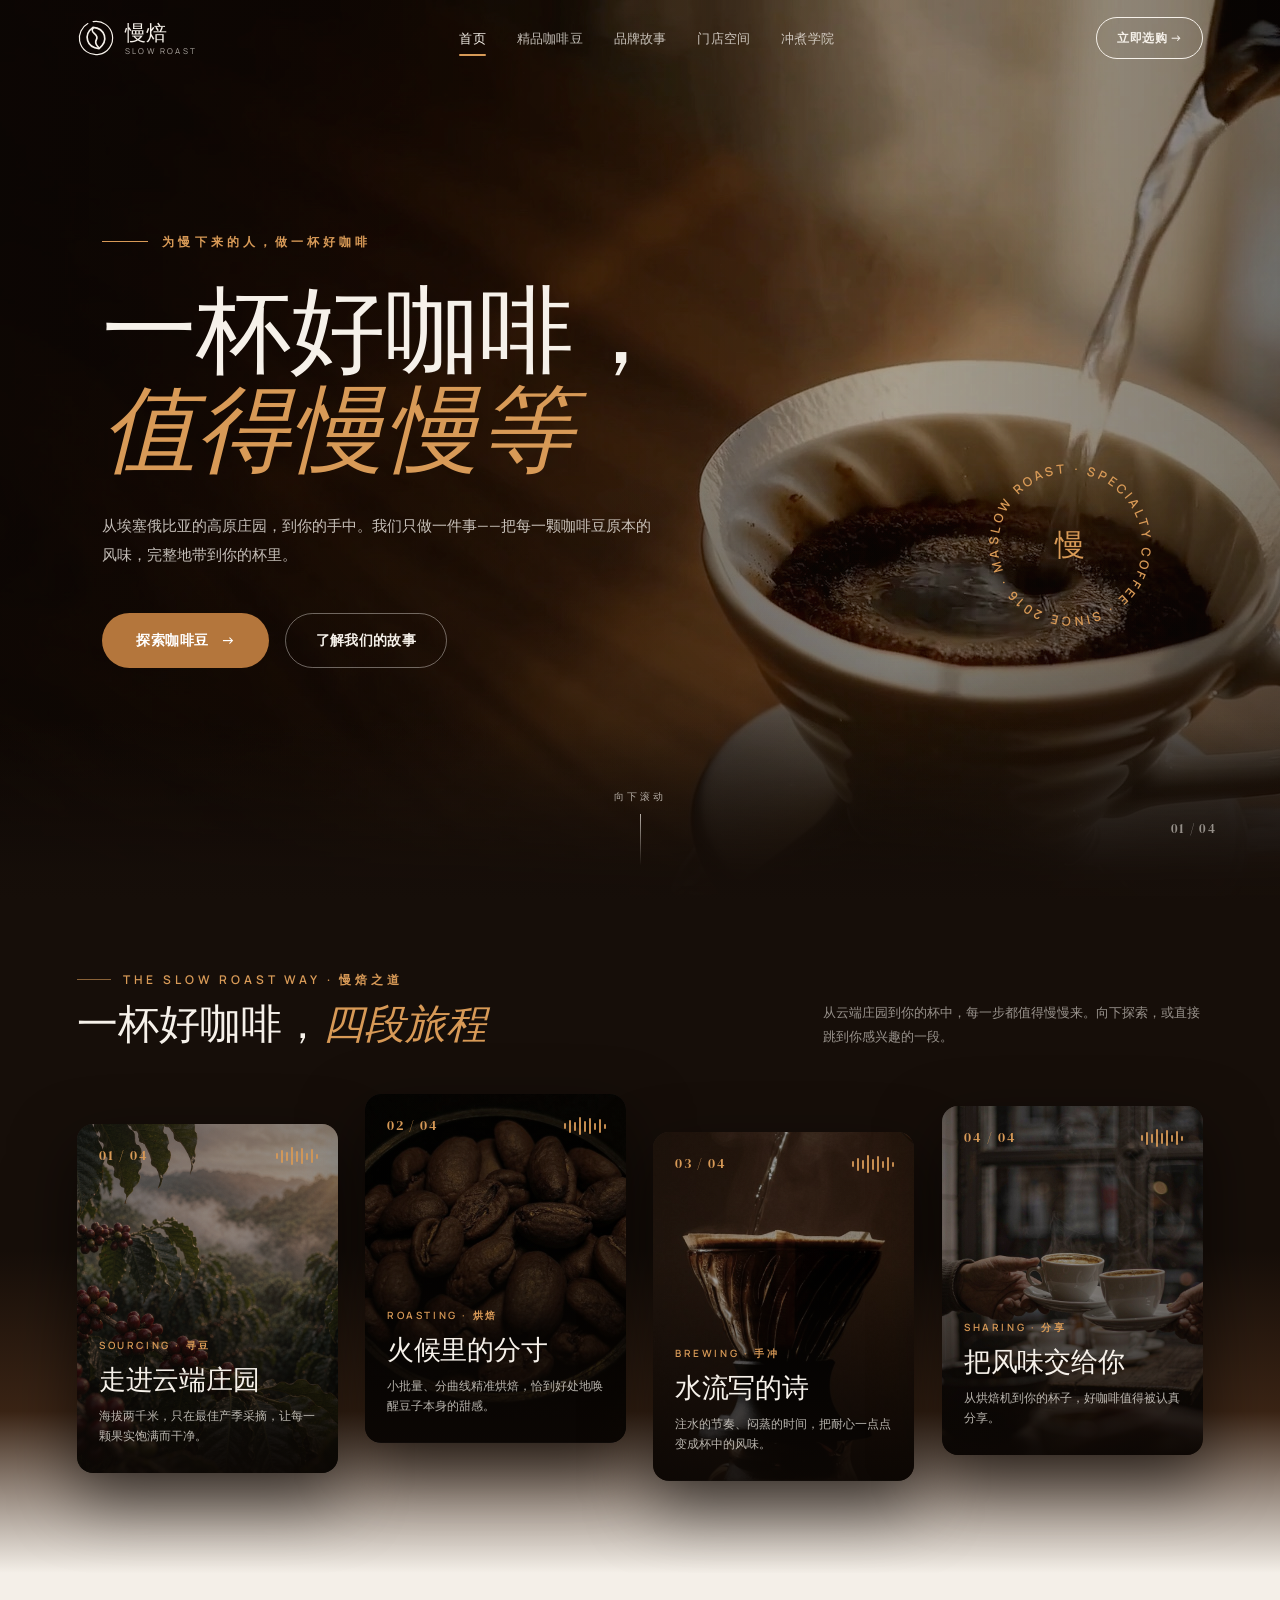
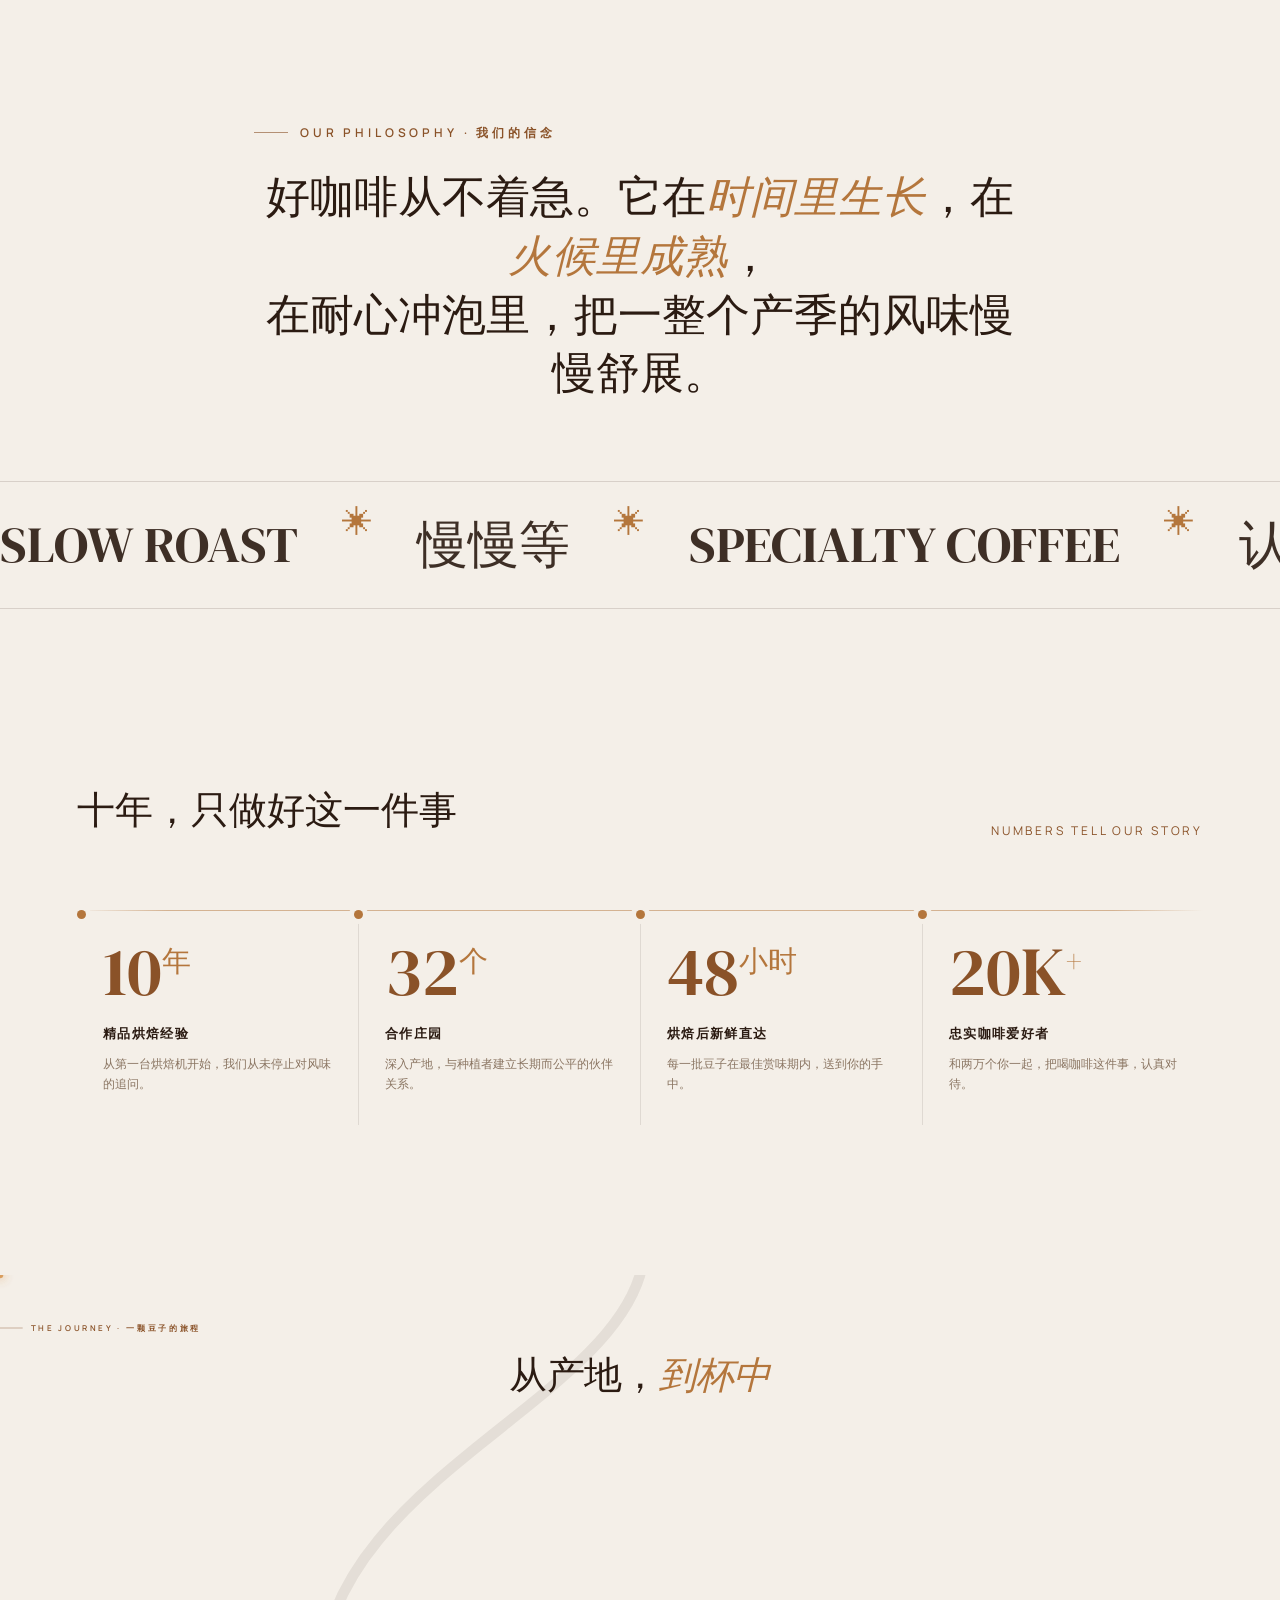
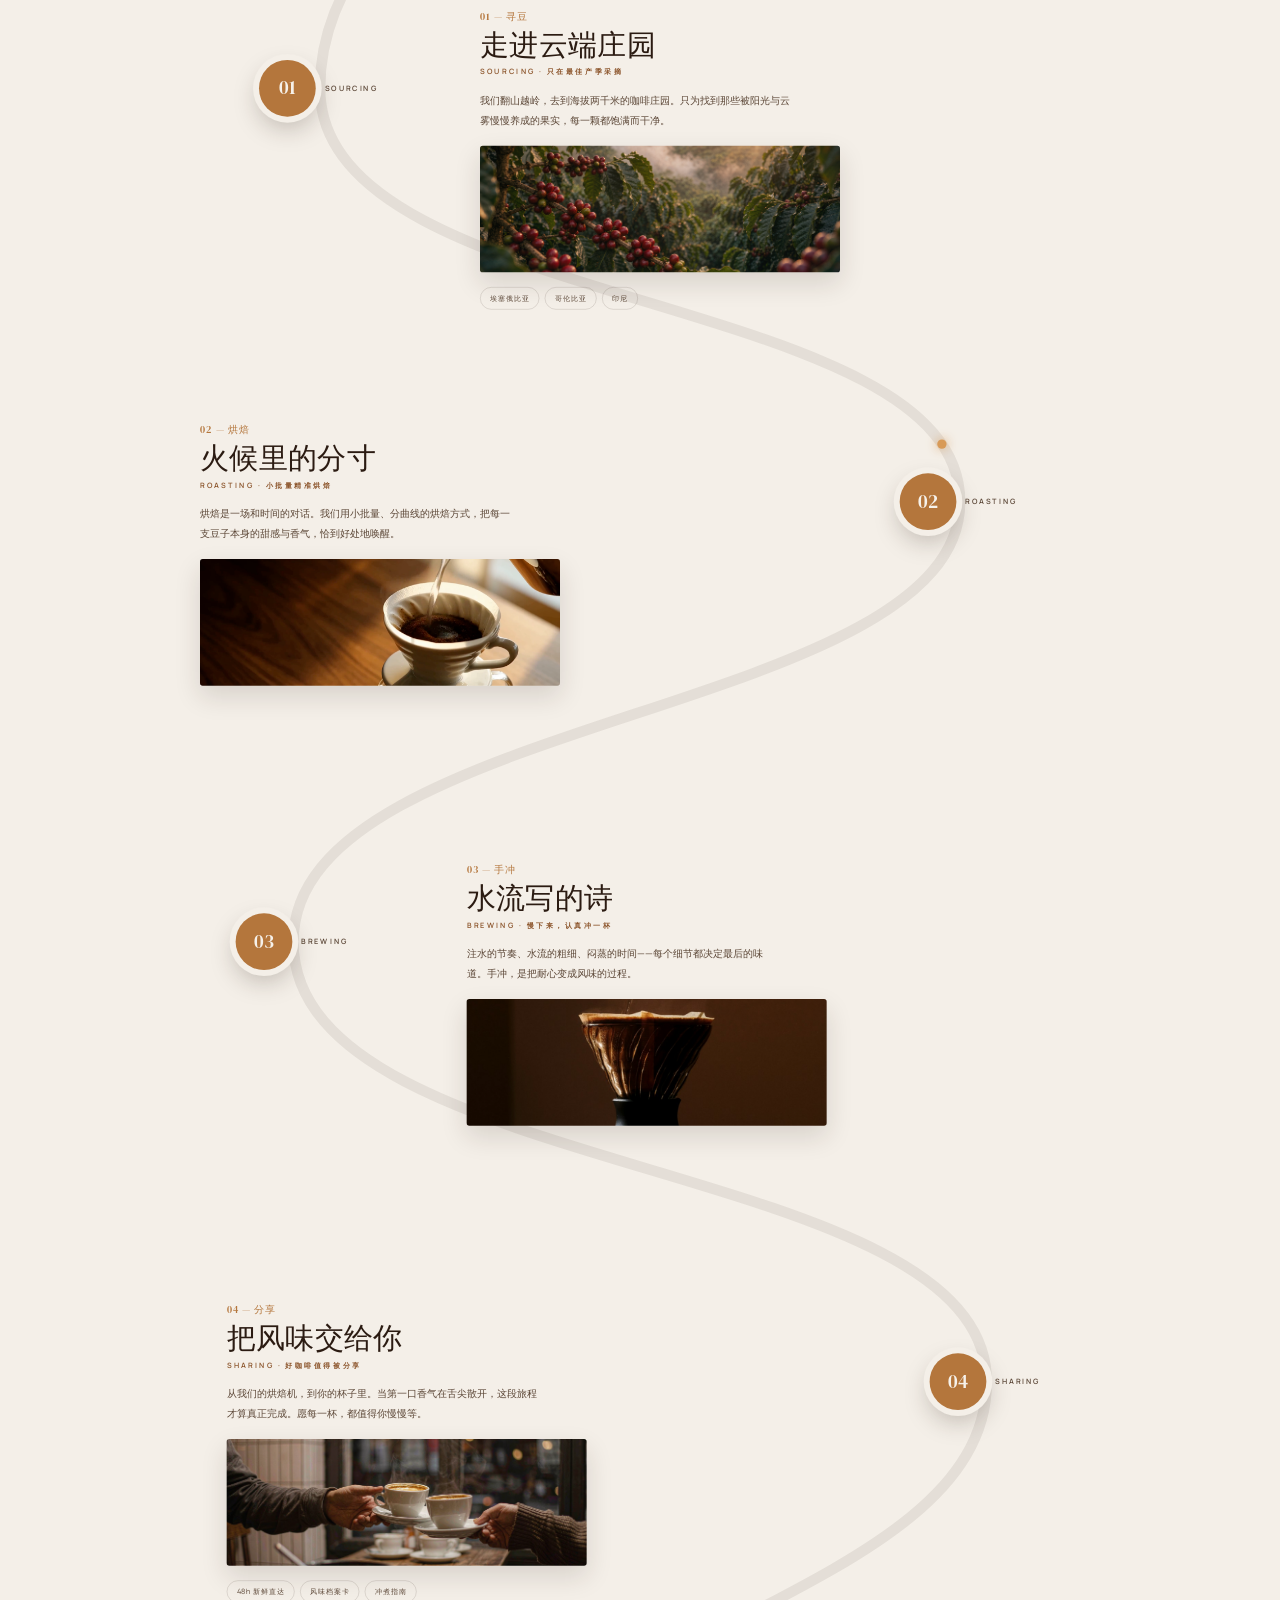
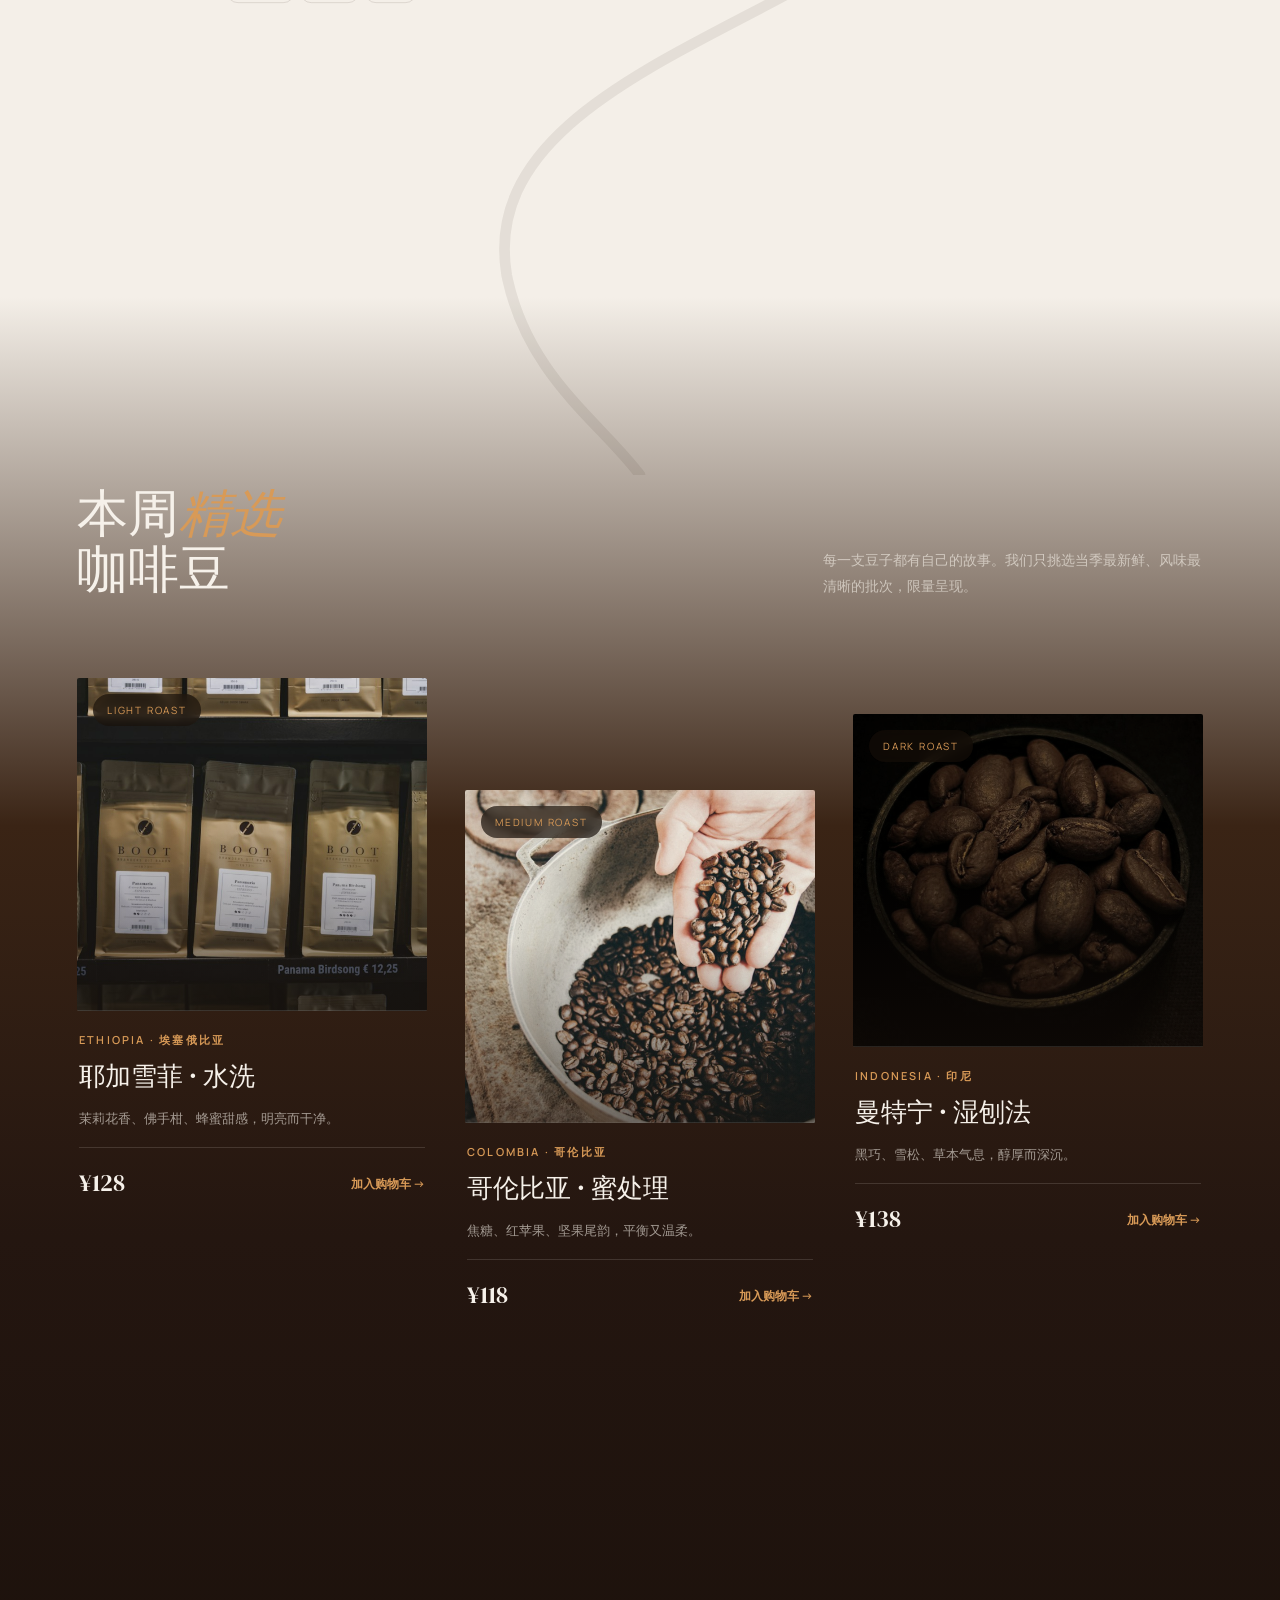
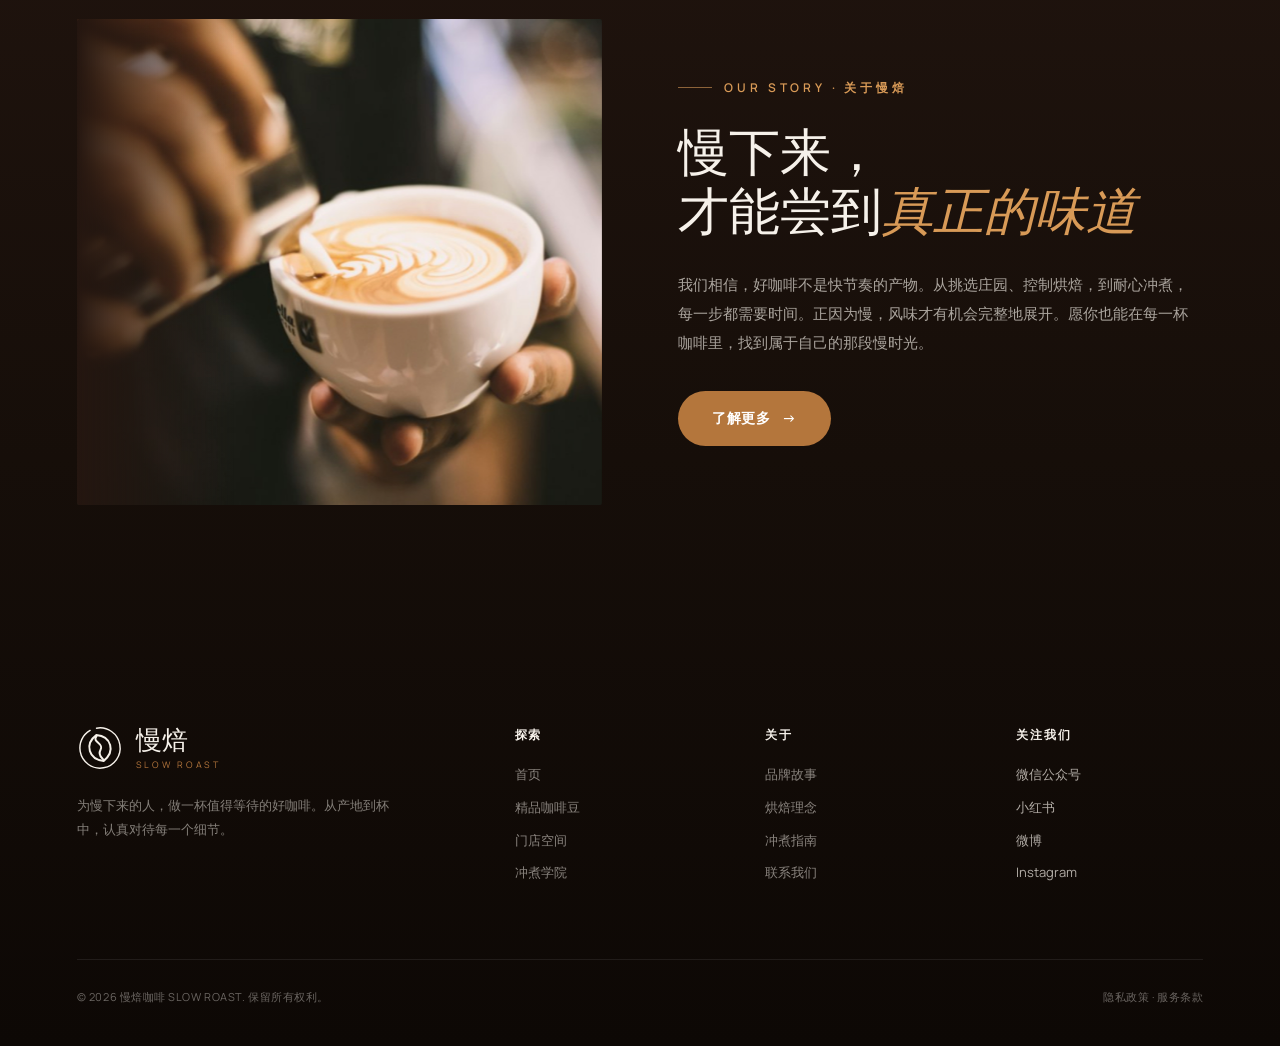
==== index.html @ d37ade22 "Deploy Slow Roast Coffee site to GitHub Pages" ====
<!DOCTYPE html>
<html lang="zh-CN">
<head>
<meta charset="UTF-8">
<meta name="viewport" content="width=device-width, initial-scale=1.0">
<title>慢焙咖啡 SLOW ROAST — 一杯好咖啡，值得慢慢等</title>
<link rel="preconnect" href="https://fonts.googleapis.com">
<link rel="preconnect" href="https://fonts.gstatic.com" crossorigin>
<link href="https://fonts.googleapis.com/css2?family=DM+Serif+Display&family=Manrope:wght@400;500;600;700&display=swap" rel="stylesheet">
<link rel="stylesheet" href="css/common.css">
<style>
:root{
  --cream:#F4EFE8;
  --paper:#FAF7F2;
  --ink:#2B1B12;
  --ink-soft:#5B4636;
  --night:#160E09;
  --night-2:#241610;
  --white:#F6F1EA;
  --brown:#B4763C;
  --brown-2:#8A5228;
  --amber:#D89A57;
  --serif:'DM Serif Display','Songti SC','STSong',Georgia,serif;
  --sans:'Manrope','PingFang SC','Microsoft YaHei',system-ui,sans-serif;
  --scale:1;
}
*{margin:0;padding:0;box-sizing:border-box}
html{scroll-behavior:smooth}
body{font-family:var(--sans);background:var(--night);color:var(--ink);overflow-x:hidden;-webkit-font-smoothing:antialiased}

/* ===== 一张连续的画布：亮场到暗场是一条不断开的长渐变，版块之间不再各自设色 ===== */
#page{
  position:relative;
  background:linear-gradient(to bottom,
    #F4EFE8 0%,
    #F4EFE8 60%,
    #3A2415 69%,
    #241610 76%,
    #160E09 90%,
    #0d0805 100%);
}
/* ============ 导航样式已统一至 css/common.css（含明暗反色、移动端菜单） ============ */

/* ============ HERO ============ */
.hero{position:relative;height:100vh;min-height:720px;overflow:hidden;background:var(--night);color:var(--white)}
.hero-video{position:absolute;inset:0;width:100%;height:120%;object-fit:cover;will-change:transform;opacity:.72}
.hero-shade{position:absolute;inset:0;background:linear-gradient(90deg,rgba(12,7,4,.86) 0%,rgba(12,7,4,.55) 38%,rgba(12,7,4,.12) 70%,rgba(12,7,4,.35) 100%),linear-gradient(0deg,rgba(12,7,4,.82) 0%,rgba(12,7,4,.25) 26%,transparent 48%)}
/* Hero 底无缝溶入连续画布的米白起点 */
.hero::after{content:"";position:absolute;left:0;right:0;bottom:-1px;height:180px;pointer-events:none;z-index:1;background:linear-gradient(to top,#160E09 0%,rgba(22,14,9,.92) 16%,rgba(22,14,9,0) 100%)}
.hero-inner{position:relative;z-index:2;height:100%;max-width:1920px;margin:0 auto;padding:0 clamp(24px,8vw,150px);display:flex;flex-direction:column;justify-content:center}
.eyebrow{font-size:12px;letter-spacing:.34em;text-transform:uppercase;font-weight:600;color:var(--amber);margin-bottom:30px;display:flex;align-items:center;gap:14px;opacity:0;animation:fadeUp .9s .2s forwards}
.eyebrow::before{content:"";width:46px;height:1px;background:var(--amber)}
.hero h1{font-family:var(--serif);font-weight:400;font-size:clamp(58px,7.4vw,132px);line-height:1.04;letter-spacing:-.01em;opacity:0;animation:fadeUp 1s .35s forwards}
.hero h1 em{font-style:italic;color:var(--amber)}
.hero-sub{max-width:560px;margin-top:34px;font-size:clamp(15px,1.15vw,18px);line-height:1.9;color:rgba(246,241,234,.78);font-weight:400;opacity:0;animation:fadeUp 1s .55s forwards}
.hero-actions{display:flex;gap:16px;align-items:center;margin-top:44px;opacity:0;animation:fadeUp 1s .7s forwards}
.btn-primary{background:var(--brown);color:#fff;border:none;border-radius:40px;padding:16px 34px;font-size:14px;font-weight:600;letter-spacing:.03em;cursor:pointer;display:inline-flex;align-items:center;gap:12px;transition:transform .3s,background .3s}
.btn-primary:hover{transform:translateY(-3px);background:#c98448}
.btn-ghost{background:transparent;color:var(--white);border:1px solid rgba(255,255,255,.4);border-radius:40px;padding:16px 30px;font-size:14px;font-weight:600;cursor:pointer;transition:background .3s}
.btn-ghost:hover{background:rgba(255,255,255,.12)}
.badge{position:absolute;right:clamp(40px,9vw,170px);top:50%;transform:translateY(-50%);width:190px;height:190px;z-index:3;opacity:0;animation:fadeUp 1.2s .9s forwards}
.badge svg{width:100%;height:100%;display:block;animation:spin 26s linear infinite}
.badge .badge-core{position:absolute;inset:0;display:grid;place-items:center;font-family:var(--serif);font-size:30px;color:var(--amber)}
.scroll-hint{position:absolute;bottom:34px;left:50%;transform:translateX(-50%);z-index:3;display:flex;flex-direction:column;align-items:center;gap:10px;font-size:10px;letter-spacing:.3em;text-transform:uppercase;opacity:.7}
.scroll-hint .line{width:1px;height:52px;background:linear-gradient(var(--white),transparent);animation:scrollLine 2s ease-in-out infinite}
.hero-num{position:absolute;right:clamp(24px,5vw,90px);bottom:60px;z-index:2;font-family:var(--serif);font-size:13px;letter-spacing:.1em;opacity:.55}

/* ============ BANNER 底部：横向错落卡片介绍（参考 Lumen 播客落地页）============ */
.showcase{position:relative;z-index:3;padding:70px clamp(24px,6vw,120px) 130px;background:linear-gradient(to bottom,#160E09 0%,#160E09 52%,#3A2415 76%,var(--cream) 100%);color:var(--white);overflow:hidden}
.showcase-head{max-width:1560px;margin:0 auto 46px;display:flex;justify-content:space-between;align-items:end;gap:30px}
.showcase-head .kicker{font-size:12px;letter-spacing:.32em;text-transform:uppercase;color:var(--amber);font-weight:600}
.showcase-head h2{font-family:var(--serif);font-size:clamp(30px,3.2vw,52px);font-weight:400;margin-top:12px;line-height:1.15}
.showcase-head h2 em{font-style:italic;color:var(--amber)}
.showcase-head p{max-width:380px;font-size:13px;line-height:1.85;color:rgba(246,241,234,.58)}
.showcase-track{max-width:1560px;margin:0 auto;display:flex;gap:clamp(16px,2.1vw,32px);align-items:flex-start;perspective:1400px}
.showcase-card{position:relative;flex:1 1 0;min-width:0;aspect-ratio:3/4;border-radius:16px;overflow:hidden;transform-style:preserve-3d;transform:translateY(var(--ty,0px));box-shadow:0 26px 64px rgba(0,0,0,.55),inset 0 0 0 1px rgba(255,255,255,.08);opacity:0;animation:cardIn .95s cubic-bezier(.16,.84,.3,1) forwards;transition:transform .5s cubic-bezier(.2,.7,.2,1),box-shadow .5s}
.showcase-card:nth-child(1){--ty:30px;animation-delay:.12s}
.showcase-card:nth-child(2){--ty:0px;animation-delay:.26s}
.showcase-card:nth-child(3){--ty:38px;animation-delay:.4s}
.showcase-card:nth-child(4){--ty:12px;animation-delay:.54s}
.showcase-card:hover{transform:translateY(calc(var(--ty,0px) - 16px)) scale(1.035) rotateX(2deg);box-shadow:0 38px 88px rgba(0,0,0,.68),inset 0 0 0 1px rgba(216,154,87,.4);z-index:5}
.showcase-card img{position:absolute;inset:0;width:100%;height:100%;object-fit:cover;filter:saturate(.72) brightness(.7);transition:transform .75s,filter .5s}
.showcase-card:hover img{transform:scale(1.09);filter:saturate(.95) brightness(.86)}
.showcase-card::after{content:"";position:absolute;inset:0;background:linear-gradient(to bottom,rgba(12,7,4,.18) 0%,rgba(12,7,4,.05) 38%,rgba(12,7,4,.92) 100%)}
.sc-no{position:absolute;top:20px;left:22px;z-index:2;font-family:var(--serif);font-size:14px;letter-spacing:.12em;color:var(--amber)}
.sc-wave{position:absolute;top:22px;right:20px;z-index:2;display:flex;gap:3px;align-items:center;height:20px;opacity:.9}
.sc-wave i{display:block;width:2px;background:var(--amber);border-radius:2px}
.sc-wave i:nth-child(1){height:6px}.sc-wave i:nth-child(2){height:13px}.sc-wave i:nth-child(3){height:9px}.sc-wave i:nth-child(4){height:18px}.sc-wave i:nth-child(5){height:11px}.sc-wave i:nth-child(6){height:16px}.sc-wave i:nth-child(7){height:7px}.sc-wave i:nth-child(8){height:14px}.sc-wave i:nth-child(9){height:5px}
.sc-body{position:absolute;left:22px;right:22px;bottom:26px;z-index:2}
.sc-body .en{font-size:10px;letter-spacing:.26em;text-transform:uppercase;color:var(--amber);font-weight:600;margin-bottom:12px}
.sc-body h3{font-family:var(--serif);font-size:clamp(23px,2.1vw,34px);font-weight:400;line-height:1.12;letter-spacing:-.01em;margin-bottom:11px}
.sc-body p{font-size:12px;line-height:1.7;color:rgba(246,241,234,.74)}
@keyframes cardIn{from{opacity:0;transform:translate(70px,calc(var(--ty,0px) + 28px)) rotate(4deg)}to{opacity:1;transform:translate(0,var(--ty,0px)) rotate(0)}}
@media(max-width:900px){
  .showcase{padding:44px 24px 64px}
  .showcase-head{flex-direction:column;align-items:flex-start;gap:14px;margin-bottom:24px}
  .showcase-head h2{font-size:clamp(28px,7vw,40px);margin-top:10px}
  .showcase-head p{max-width:100%;font-size:12px}
  .showcase-track{overflow-x:auto;scroll-snap-type:x mandatory;gap:12px;padding:6px 4px 18px;-webkit-overflow-scrolling:touch;scrollbar-width:none}
  .showcase-track::-webkit-scrollbar{display:none}
  .showcase-card{flex:0 0 66vw;max-width:290px;scroll-snap-align:center}
}

/* ===== 所有版块都浮在同一张画布上，透明背景，让连续渐变与脊线透出来 ===== */
.manifesto,.stats,.story,.products,.storyband,.footer{background:transparent;position:relative;z-index:1}

/* ============ 宣言（亮场）============ */
.manifesto{padding:150px 0 130px;overflow:hidden}
.manifesto .lead{max-width:820px;margin:0 auto;text-align:center;padding:0 24px}
.manifesto .kicker{font-size:12px;letter-spacing:.32em;text-transform:uppercase;color:var(--brown-2);font-weight:600;margin-bottom:26px}
.manifesto .statement{font-family:var(--serif);font-size:clamp(28px,3.4vw,54px);line-height:1.35;font-weight:400}
.manifesto .statement em{font-style:italic;color:var(--brown)}
.marquee{margin-top:78px;white-space:nowrap;overflow:hidden;border-top:1px solid rgba(43,27,18,.14);border-bottom:1px solid rgba(43,27,18,.14);padding:22px 0}
.marquee-track{display:inline-flex;gap:44px;animation:marquee 26s linear infinite;font-family:var(--serif);font-size:clamp(30px,4vw,64px);color:var(--ink)}
.marquee-track span{opacity:.9}
.marquee-track i{font-style:normal;color:var(--brown);font-size:.6em;transform:translateY(-.2em)}

/* ============ 数据段（去盒子：裸数字刻在画布上，用一条基线串联）============ */
.stats{padding:40px clamp(24px,6vw,120px) 150px;overflow:hidden}
.stats-label{max-width:1560px;margin:0 auto 70px;display:flex;justify-content:space-between;align-items:end}
.stats-label h2{font-family:var(--serif);font-size:clamp(30px,3vw,48px);font-weight:400}
.stats-label span{font-size:12px;letter-spacing:.24em;text-transform:uppercase;color:var(--brown-2)}
.stats-grid{max-width:1560px;margin:0 auto;display:grid;grid-template-columns:repeat(4,1fr);position:relative}
/* 一条水平基线贯穿四个节点，与叙事曲线呼应：同一根"线索"的语言 */
.stats-grid::before{content:"";position:absolute;left:0;right:0;top:0;height:1px;background:linear-gradient(90deg,transparent,var(--brown) 8%,var(--brown) 92%,transparent);opacity:.5}
.stat{position:relative;padding:26px 26px 30px;will-change:transform;border-left:1px solid rgba(43,27,18,.1)}
.stat:first-child{border-left:none}
.stat .num{font-family:var(--serif);font-size:clamp(56px,5.4vw,96px);line-height:1;color:var(--brown-2)}
.stat .num sup{font-size:.42em;color:var(--brown)}
.stat .label{margin-top:18px;font-size:13px;letter-spacing:.1em;color:var(--ink);font-weight:600}
.stat .desc{margin-top:10px;font-size:12px;line-height:1.7;color:#8a7562;max-width:230px}
/* 挂在线上的小节点 */
.stat::before{content:"";position:absolute;left:-5px;top:0;width:9px;height:9px;border-radius:50%;background:var(--brown);box-shadow:0 0 0 5px var(--cream)}
.stat:first-child::before{left:0}

/* ============ 曲线叙事（粗曲线 = 脊线在故事段展开）============ */
.story{height:calc(3600px * var(--scale));overflow:hidden}
.story-canvas{position:absolute;top:0;left:50%;width:1920px;height:3600px;transform:translateX(-50%) scale(var(--scale));transform-origin:top center}
.story-svg{position:absolute;inset:0;width:1920px;height:3600px;pointer-events:none}
#curve{fill:none;stroke:var(--brown);stroke-width:16;stroke-linecap:round}
.story-track{fill:none;stroke:rgba(43,27,18,.08);stroke-width:16;stroke-linecap:round}
.flow-dot{fill:var(--amber);filter:drop-shadow(0 0 8px rgba(216,154,87,.9))}
.node{position:absolute;transform:translate(-50%,-50%);z-index:4;display:flex;align-items:center;gap:18px;opacity:.4;transition:opacity .6s,transform .6s}
.node.active{opacity:1}
.node-dot{width:76px;height:76px;border-radius:50%;background:var(--night);color:var(--white);display:grid;place-items:center;font-family:var(--serif);font-size:26px;box-shadow:0 0 0 8px var(--cream),0 14px 34px rgba(43,27,18,.28);transition:transform .5s,background .5s}
.node.active .node-dot{transform:scale(1.12);background:var(--brown)}
.node-cap{font-size:11px;letter-spacing:.26em;text-transform:uppercase;color:var(--ink-soft);font-weight:600;white-space:nowrap}
.chapter{position:absolute;z-index:5;width:540px;opacity:0;transform:translateY(40px);transition:opacity .8s,transform .8s}
.chapter.show{opacity:1;transform:translateY(0)}
.chapter .idx{font-family:var(--serif);font-size:15px;color:var(--brown);letter-spacing:.1em}
.chapter h3{font-family:var(--serif);font-size:clamp(40px,3.4vw,62px);font-weight:400;line-height:1.1;margin:8px 0 6px}
.chapter .en{font-size:11px;letter-spacing:.3em;text-transform:uppercase;color:var(--brown-2);font-weight:600;margin-bottom:20px}
.chapter p{font-size:15px;line-height:1.95;color:var(--ink-soft);max-width:470px}
.chapter .chip{display:inline-flex;gap:8px;flex-wrap:wrap;margin-top:22px}
.chapter .chip span{font-size:11px;letter-spacing:.08em;padding:7px 14px;border:1px solid rgba(43,27,18,.18);border-radius:30px;color:var(--ink-soft)}
.chapter figure{margin-top:24px;width:100%;height:190px;border-radius:4px;overflow:hidden;box-shadow:0 16px 40px rgba(43,27,18,.14)}
.chapter figure img{width:100%;height:100%;object-fit:cover;display:block;transition:transform .8s}
.chapter.show figure img{transform:scale(1.03)}
.story-heading{position:absolute;top:70px;left:0;width:100%;text-align:center;z-index:5}
.story-heading .kicker{font-size:12px;letter-spacing:.34em;text-transform:uppercase;color:var(--brown-2);font-weight:600}
.story-heading h2{font-family:var(--serif);font-size:clamp(40px,4.4vw,80px);font-weight:400;margin-top:16px}
.story-heading h2 em{font-style:italic;color:var(--brown)}

/* ============ 产品（去盒子：图片出血 + 标题叠压 + 错落上探咬合上一版块）============ */
.products{padding:70px clamp(24px,6vw,120px) 190px;color:var(--white);margin-top:-60px}
.products-head{max-width:1560px;margin:0 auto 90px;display:flex;justify-content:space-between;align-items:end}
.products-head h2{font-family:var(--serif);font-size:clamp(38px,4vw,68px);font-weight:400;line-height:1.1}
.products-head h2 em{font-style:italic;color:var(--amber)}
.products-head p{max-width:380px;font-size:14px;line-height:1.8;color:rgba(246,241,234,.6)}
.cards{max-width:1560px;margin:0 auto;display:grid;grid-template-columns:repeat(3,1fr);gap:clamp(20px,3vw,46px);position:relative}
.product{will-change:transform;transition:transform .5s;position:relative}
.product:nth-child(1){margin-top:0}
.product:nth-child(2){margin-top:86px}
.product:nth-child(3){margin-top:30px}
.product .img{height:clamp(300px,26vw,440px);overflow:hidden;position:relative;border-radius:2px}
.product .img img{width:100%;height:100%;object-fit:cover;transition:transform .8s;filter:saturate(.9) contrast(1.04)}
.product:nth-child(2) .img img{filter:saturate(.78) brightness(.9) sepia(.12)}
.product:nth-child(3) .img img{filter:saturate(.7) brightness(.82) sepia(.2)}
.product:hover .img img{transform:scale(1.06)}
.product .img::after{content:"";position:absolute;inset:0;background:linear-gradient(to top,rgba(22,14,9,.55),transparent 55%)}
.product .img .tag{position:absolute;top:16px;left:16px;z-index:2;background:rgba(22,14,9,.66);backdrop-filter:blur(6px);font-size:10px;letter-spacing:.18em;text-transform:uppercase;padding:8px 14px;border-radius:30px;color:var(--amber)}
.product .body{padding:20px 2px 0}
.product .body .origin{font-size:11px;letter-spacing:.2em;text-transform:uppercase;color:var(--amber);font-weight:600}
.product .body h4{font-family:var(--serif);font-size:clamp(24px,2vw,32px);font-weight:400;margin:8px 0 10px;color:var(--white)}
.product .body .flavor{font-size:13px;line-height:1.7;color:rgba(246,241,234,.6)}
.product .body .row{display:flex;justify-content:space-between;align-items:center;margin-top:18px;padding-top:16px;border-top:1px solid rgba(246,241,234,.14)}
.product .body .price{font-family:var(--serif);font-size:24px;color:var(--white)}
.product .body .buy{font-size:12px;font-weight:600;color:var(--amber);cursor:pointer}

/* ============ 品牌故事（暗场，图片出血咬合产品区）============ */
.storyband{padding:130px clamp(24px,6vw,120px);display:grid;grid-template-columns:1fr 1fr;gap:clamp(40px,6vw,110px);align-items:center;max-width:1920px;margin:0 auto}
.storyband .figure{height:clamp(420px,38vw,600px);overflow:hidden;position:relative;border-radius:2px}
.storyband .figure::after{content:"";position:absolute;inset:0;background:linear-gradient(90deg,var(--night-2),transparent 30%)}
.storyband .figure img{width:100%;height:115%;object-fit:cover;will-change:transform}
.storyband .quote .kicker{font-size:12px;letter-spacing:.32em;text-transform:uppercase;color:var(--amber);font-weight:600;margin-bottom:26px}
.storyband .quote h2{font-family:var(--serif);font-size:clamp(40px,4vw,72px);font-weight:400;line-height:1.16;color:var(--white)}
.storyband .quote h2 em{font-style:italic;color:var(--amber)}
.storyband .quote p{margin-top:28px;font-size:15px;line-height:1.95;color:rgba(246,241,234,.66);max-width:520px}

/* ============ 页脚 ============ */
.footer{padding:90px clamp(24px,6vw,120px) 40px;color:rgba(246,241,234,.7)}
.footer-grid{max-width:1560px;margin:0 auto;display:grid;grid-template-columns:2fr 1fr 1fr 1fr;gap:50px;padding-bottom:60px}
.footer h5{color:var(--white);font-size:12px;letter-spacing:.16em;text-transform:uppercase;margin-bottom:20px}
.footer ul{list-style:none}
.footer li{margin-bottom:12px;font-size:13px;cursor:pointer;transition:color .25s}
.footer li:hover{color:var(--amber)}
.footer-bottom{max-width:1560px;margin:0 auto;padding-top:28px;border-top:1px solid rgba(255,255,255,.08);display:flex;justify-content:space-between;font-size:11px;letter-spacing:.05em;color:rgba(246,241,234,.4)}

@keyframes fadeUp{from{opacity:0;transform:translateY(28px)}to{opacity:1;transform:translateY(0)}}
@keyframes spin{to{transform:rotate(360deg)}}
@keyframes marquee{from{transform:translateX(0)}to{transform:translateX(-50%)}}
@keyframes scrollLine{0%{transform:scaleY(0);transform-origin:top}50%{transform:scaleY(1);transform-origin:top}50.1%{transform:scaleY(1);transform-origin:bottom}100%{transform:scaleY(0);transform-origin:bottom}}

@media(max-width:900px){
  .stats-grid{grid-template-columns:repeat(2,1fr);gap:36px 0}
  .stat{border-left:none;border-top:1px solid rgba(43,27,18,.14);padding:22px 20px 8px}
  .stat::before{display:none}
  .cards{grid-template-columns:1fr;gap:52px}
  .product:nth-child(n){margin-top:0}
  .storyband{grid-template-columns:1fr;gap:34px;padding:72px clamp(24px,6vw,120px)}
  .storyband .figure{height:340px}
  .products-head{flex-direction:column;align-items:flex-start;gap:16px;margin-bottom:48px}
  .footer-grid{grid-template-columns:1fr 1fr}
  .badge{width:130px;height:130px;right:24px}
  /* 收紧桌面级巨型留白，避免移动端内容分散 */
  .manifesto{padding:84px 0 66px}
  .marquee{margin-top:44px}
  .stats{padding:30px clamp(24px,6vw,120px) 78px}
  .stats-label{margin-bottom:40px}
  .products{padding:56px clamp(24px,6vw,120px) 92px}
  /* 移动端/平板：产品区落在浅色画布段，白字改深字保证可读 */
  .products-head h2{color:var(--ink)}
  .products-head h2 em{color:var(--brown-2)}
  .products-head p{color:var(--ink-soft)}
  .product .body .origin{color:var(--brown-2)}
  .product .body h4{color:var(--ink)}
  .product .body .flavor{color:var(--ink-soft)}
  .product .body .row{border-top-color:rgba(43,27,18,.16)}
  .product .body .price{color:var(--ink)}
  .product .body .buy{color:var(--brown-2)}
  .footer{padding-top:64px}
}
@media(max-width:560px){
  .stats-grid{grid-template-columns:repeat(2,1fr);gap:28px 0}
  .stat{padding:18px 14px 6px}
  .stat .num{font-size:clamp(46px,13vw,68px)}
  .stat .label{margin-top:12px;font-size:12px}
  .stat .desc{margin-top:7px;font-size:11px;line-height:1.6}
  .stats-label{flex-direction:column;align-items:flex-start;gap:10px;margin-bottom:30px}
  .stats-label h2{font-size:clamp(26px,7.4vw,34px)}
  .cards{gap:44px}
  .product .img{height:clamp(250px,72vw,340px)}
  .product .body{padding-top:16px}
  .footer-grid{grid-template-columns:1fr}
  .hero{min-height:0;height:auto;padding:calc(var(--nav-h) + 48px) 0 70px}
  .hero-inner{min-height:0}
  .hero h1{font-size:clamp(40px,11vw,58px)}
  .hero-sub{margin-top:20px;line-height:1.8}
  .eyebrow{margin-bottom:18px}
  .hero-actions{margin-top:28px;flex-direction:column;align-items:stretch}
  .hero-actions .btn{width:100%;justify-content:center}
  .badge,.scroll-hint,.hero-num{display:none}
  .manifesto{padding:64px 0 52px}
  .manifesto .statement{font-size:clamp(26px,7vw,34px);line-height:1.5}
  .storyband{padding:60px clamp(24px,6vw,120px);gap:28px}
  .storyband .figure{height:280px}
  .storyband .quote h2{font-size:clamp(34px,9vw,46px)}
  .storyband .quote p{margin-top:20px;line-height:1.85}
  .footer{padding-top:56px}
}
@media(prefers-reduced-motion:reduce){*{animation-duration:.01ms!important;transition-duration:.01ms!important}}
</style>
</head>
<body>

<nav class="nav" id="nav" data-custom-theme="1">
  <a href="index.html" class="brand" aria-label="慢焙咖啡首页"><span class="mark"></span><div>慢焙<small>SLOW ROAST</small></div></a>
  <div class="nav-links" id="navLinks">
    <a href="index.html" data-page="index.html">首页</a>
    <a href="beans.html" data-page="beans.html">精品咖啡豆</a>
    <a href="story.html" data-page="story.html">品牌故事</a>
    <a href="stores.html" data-page="stores.html">门店空间</a>
    <a href="academy.html" data-page="academy.html">冲煮学院</a>
  </div>
  <a href="beans.html" class="nav-cta">立即选购 →</a>
  <button class="nav-toggle" aria-label="打开菜单"><span></span><span></span><span></span></button>
</nav>

<!-- HERO -->
<header class="hero" id="hero">
  <video class="hero-video" id="heroVideo" autoplay muted loop playsinline poster="assets/coffee-poster.jpg">
    <source src="assets/coffee-hero.mp4" type="video/mp4">
  </video>
  <div class="hero-shade"></div>
  <div class="hero-inner">
    <div class="eyebrow" data-parallax="0.18">为慢下来的人，做一杯好咖啡</div>
    <h1 data-parallax="0.28">一杯好咖啡，<br><em>值得慢慢等</em></h1>
    <p class="hero-sub" data-parallax="0.22">从埃塞俄比亚的高原庄园，到你的手中。我们只做一件事——把每一颗咖啡豆原本的风味，完整地带到你的杯里。</p>
    <div class="hero-actions" data-parallax="0.16">
      <a href="beans.html" class="btn btn-primary">探索咖啡豆 <span>→</span></a>
      <a href="story.html" class="btn btn-ghost-dark">了解我们的故事</a>
    </div>
  </div>
  <div class="badge" data-parallax="0.34">
    <svg viewBox="0 0 190 190" width="100%" height="100%">
      <defs><path id="circlePath" d="M95,95 m-72,0 a72,72 0 1,1 144,0 a72,72 0 1,1 -144,0"/></defs>
      <text fill="#D89A57" font-size="12.5" letter-spacing="3.1" font-family="Manrope,sans-serif" font-weight="600">
        <textPath href="#circlePath">SLOW ROAST · SPECIALTY COFFEE · SINCE 2016 · MADE WITH CARE ·
        </textPath>
      </text>
    </svg>
    <div class="badge-core">慢</div>
  </div>
  <div class="scroll-hint"><span>向下滚动</span><span class="line"></span></div>
  <div class="hero-num">01 / 04</div>
</header>

<!-- BANNER 底部：横向错落卡片介绍 -->
<section class="showcase" aria-label="慢焙咖啡体验介绍">
  <div class="showcase-head">
    <div>
      <div class="kicker">The Slow Roast Way · 慢焙之道</div>
      <h2>一杯好咖啡，<em>四段旅程</em></h2>
    </div>
    <p>从云端庄园到你的杯中，每一步都值得慢慢来。向下探索，或直接跳到你感兴趣的一段。</p>
  </div>
  <div class="showcase-track">
    <a class="showcase-card" href="#story-chapters">
      <img src="assets/farm-sourcing.png" alt="高海拔咖啡庄园">
      <span class="sc-no">01 / 04</span>
      <span class="sc-wave"><i></i><i></i><i></i><i></i><i></i><i></i><i></i><i></i><i></i></span>
      <div class="sc-body"><div class="en">Sourcing · 寻豆</div><h3>走进云端庄园</h3><p>海拔两千米，只在最佳产季采摘，让每一颗果实饱满而干净。</p></div>
    </a>
    <a class="showcase-card" href="#story-chapters">
      <img src="assets/bean-mandheling.jpg" alt="小批量烘焙">
      <span class="sc-no">02 / 04</span>
      <span class="sc-wave"><i></i><i></i><i></i><i></i><i></i><i></i><i></i><i></i><i></i></span>
      <div class="sc-body"><div class="en">Roasting · 烘焙</div><h3>火候里的分寸</h3><p>小批量、分曲线精准烘焙，恰到好处地唤醒豆子本身的甜感。</p></div>
    </a>
    <a class="showcase-card" href="academy.html">
      <img src="assets/craft-pour.jpg" alt="手冲咖啡">
      <span class="sc-no">03 / 04</span>
      <span class="sc-wave"><i></i><i></i><i></i><i></i><i></i><i></i><i></i><i></i><i></i></span>
      <div class="sc-body"><div class="en">Brewing · 手冲</div><h3>水流写的诗</h3><p>注水的节奏、闷蒸的时间，把耐心一点点变成杯中的风味。</p></div>
    </a>
    <a class="showcase-card" href="stores.html">
      <img src="assets/sharing-cups.png" alt="分享咖啡">
      <span class="sc-no">04 / 04</span>
      <span class="sc-wave"><i></i><i></i><i></i><i></i><i></i><i></i><i></i><i></i><i></i></span>
      <div class="sc-body"><div class="en">Sharing · 分享</div><h3>把风味交给你</h3><p>从烘焙机到你的杯子，好咖啡值得被认真分享。</p></div>
    </a>
  </div>
</section>

<!-- 一张连续画布：所有版块共享背景，靠渐变与元素咬合自然衔接 -->
<main id="page">
  <!-- 宣言 -->
  <section class="manifesto" data-theme="light">
    <div class="lead">
      <div class="kicker">Our Philosophy · 我们的信念</div>
      <div class="statement">好咖啡从不着急。它在<em>时间里生长</em>，在<em>火候里成熟</em>，<br>在耐心冲泡里，把一整个产季的风味慢慢舒展。</div>
    </div>
    <div class="marquee">
      <div class="marquee-track" id="marqueeTrack"></div>
    </div>
  </section>

  <!-- 数据段 -->
  <section class="stats" id="about" data-theme="light">
    <div class="stats-label">
      <h2>十年，只做好这一件事</h2>
      <span>Numbers tell our story</span>
    </div>
    <div class="stats-grid">
      <div class="stat"><div class="num">10<sup>年</sup></div><div class="label">精品烘焙经验</div><div class="desc">从第一台烘焙机开始，我们从未停止对风味的追问。</div></div>
      <div class="stat"><div class="num">32<sup>个</sup></div><div class="label">合作庄园</div><div class="desc">深入产地，与种植者建立长期而公平的伙伴关系。</div></div>
      <div class="stat"><div class="num">48<sup>小时</sup></div><div class="label">烘焙后新鲜直达</div><div class="desc">每一批豆子在最佳赏味期内，送到你的手中。</div></div>
      <div class="stat"><div class="num">20K<sup>+</sup></div><div class="label">忠实咖啡爱好者</div><div class="desc">和两万个你一起，把喝咖啡这件事，认真对待。</div></div>
    </div>
  </section>

  <!-- 曲线叙事 -->
  <section class="story" id="story-chapters" data-theme="light">
    <div class="story-canvas">
      <div class="story-heading">
        <div class="kicker">The Journey · 一颗豆子的旅程</div>
        <h2>从产地，<em>到杯中</em></h2>
      </div>
      <svg class="story-svg" viewBox="0 0 1920 3600" preserveAspectRatio="none">
        <path class="story-track" d="M960 0 C900 200,480 320,480 620 C480 960,1440 920,1440 1240 C1440 1560,440 1560,440 1900 C440 2260,1480 2220,1480 2560 C1480 2900,700 2940,760 3300 C790 3450,900 3520,960 3600"/>
        <path id="curve" d="M960 0 C900 200,480 320,480 620 C480 960,1440 920,1440 1240 C1440 1560,440 1560,440 1900 C440 2260,1480 2220,1480 2560 C1480 2900,700 2940,760 3300 C790 3450,900 3520,960 3600"/>
        <circle class="flow-dot" r="7"><animateMotion dur="9s" repeatCount="indefinite"><mpath href="#curve"/></animateMotion></circle>
        <circle class="flow-dot" r="4" opacity=".7"><animateMotion dur="9s" begin="3s" repeatCount="indefinite"><mpath href="#curve"/></animateMotion></circle>
        <circle class="flow-dot" r="5" opacity=".85"><animateMotion dur="9s" begin="6s" repeatCount="indefinite"><mpath href="#curve"/></animateMotion></circle>
      </svg>
      <div class="node" id="node1" style="left:480px;top:620px"><div class="node-dot">01</div><div class="node-cap"> SOURCING</div></div>
      <div class="node" id="node2" style="left:1440px;top:1240px"><div class="node-dot">02</div><div class="node-cap">ROASTING </div></div>
      <div class="node" id="node3" style="left:440px;top:1900px"><div class="node-dot">03</div><div class="node-cap"> BREWING</div></div>
      <div class="node" id="node4" style="left:1480px;top:2560px"><div class="node-dot">04</div><div class="node-cap">SHARING </div></div>
      <article class="chapter" id="ch1" style="left:720px;top:500px">
        <div class="idx">01 — 寻豆</div><h3>走进云端庄园</h3>
        <div class="en">Sourcing · 只在最佳产季采摘</div>
        <p>我们翻山越岭，去到海拔两千米的咖啡庄园。只为找到那些被阳光与云雾慢慢养成的果实，每一颗都饱满而干净。</p>
        <figure><img src="assets/farm-sourcing.png" alt="高海拔咖啡庄园与咖啡果实"></figure>
        <div class="chip"><span>埃塞俄比亚</span><span>哥伦比亚</span><span>印尼</span></div>
      </article>
      <article class="chapter" id="ch2" style="left:300px;top:1120px">
        <div class="idx">02 — 烘焙</div><h3>火候里的分寸</h3>
        <div class="en">Roasting · 小批量精准烘焙</div>
        <p>烘焙是一场和时间的对话。我们用小批量、分曲线的烘焙方式，把每一支豆子本身的甜感与香气，恰到好处地唤醒。</p>
        <figure><img src="assets/scene-0.8.png" alt="烘焙场景"></figure>
      </article>
      <article class="chapter" id="ch3" style="left:700px;top:1780px">
        <div class="idx">03 — 手冲</div><h3>水流写的诗</h3>
        <div class="en">Brewing · 慢下来，认真冲一杯</div>
        <p>注水的节奏、水流的粗细、闷蒸的时间——每个细节都决定最后的味道。手冲，是把耐心变成风味的过程。</p>
        <figure><img src="assets/craft-pour.jpg" alt="手冲咖啡场景"></figure>
      </article>
      <article class="chapter" id="ch4" style="left:340px;top:2440px">
        <div class="idx">04 — 分享</div><h3>把风味交给你</h3>
        <div class="en">Sharing · 好咖啡值得被分享</div>
        <p>从我们的烘焙机，到你的杯子里。当第一口香气在舌尖散开，这段旅程才算真正完成。愿每一杯，都值得你慢慢等。</p>
        <figure><img src="assets/sharing-cups.png" alt="举杯分享咖啡"></figure>
        <div class="chip"><span>48h 新鲜直达</span><span>风味档案卡</span><span>冲煮指南</span></div>
      </article>
    </div>
  </section>

  <!-- 产品：上探咬合叙事区 -->
  <section class="products" id="products" data-theme="dark">
    <div class="products-head">
      <h2>本周<em>精选</em><br>咖啡豆</h2>
      <p>每一支豆子都有自己的故事。我们只挑选当季最新鲜、风味最清晰的批次，限量呈现。</p>
    </div>
    <div class="cards">
      <div class="product" data-float="1">
        <div class="img"><img src="assets/bean-yegacheffe.jpg" alt="耶加雪菲"><span class="tag">Light Roast</span></div>
        <div class="body"><div class="origin">Ethiopia · 埃塞俄比亚</div><h4>耶加雪菲 · 水洗</h4><div class="flavor">茉莉花香、佛手柑、蜂蜜甜感，明亮而干净。</div><div class="row"><span class="price">¥128</span><span class="buy">加入购物车 →</span></div></div>
      </div>
      <div class="product" data-float="2">
        <div class="img"><img src="assets/bean-colombia.jpg" alt="哥伦比亚"><span class="tag">Medium Roast</span></div>
        <div class="body"><div class="origin">Colombia · 哥伦比亚</div><h4>哥伦比亚 · 蜜处理</h4><div class="flavor">焦糖、红苹果、坚果尾韵，平衡又温柔。</div><div class="row"><span class="price">¥118</span><span class="buy">加入购物车 →</span></div></div>
      </div>
      <div class="product" data-float="3">
        <div class="img"><img src="assets/bean-mandheling.jpg" alt="曼特宁"><span class="tag">Dark Roast</span></div>
        <div class="body"><div class="origin">Indonesia · 印尼</div><h4>曼特宁 · 湿刨法</h4><div class="flavor">黑巧、雪松、草本气息，醇厚而深沉。</div><div class="row"><span class="price">¥138</span><span class="buy">加入购物车 →</span></div></div>
      </div>
    </div>
  </section>

  <!-- 品牌故事 -->
  <section class="storyband" id="story" data-theme="dark">
    <div class="figure"><img id="bandImg" src="assets/story-latte.jpg" alt="咖啡师拉花"></div>
    <div class="quote">
      <div class="kicker">Our Story · 关于慢焙</div>
      <h2>慢下来，<br>才能尝到<em>真正的味道</em></h2>
      <p>我们相信，好咖啡不是快节奏的产物。从挑选庄园、控制烘焙，到耐心冲煮，每一步都需要时间。正因为慢，风味才有机会完整地展开。愿你也能在每一杯咖啡里，找到属于自己的那段慢时光。</p>
      <a href="story.html" class="btn btn-primary" style="margin-top:34px">了解更多 <span>→</span></a>
    </div>
  </section>

  <!-- 页脚 -->
  <footer class="footer" data-theme="dark">
    <div class="footer-inner">
      <div class="footer-top">
        <div class="fbrand">
        <div class="fbrand-top"><span class="mark"></span><span class="fbrand-name">慢焙<small>SLOW ROAST</small></span></div>
        <p>为慢下来的人，做一杯值得等待的好咖啡。从产地到杯中，认真对待每一个细节。</p>
      </div>
        <div><h5>探索</h5><ul>
          <li><a href="index.html" data-page="index.html">首页</a></li>
          <li><a href="beans.html" data-page="beans.html">精品咖啡豆</a></li>
          <li><a href="stores.html" data-page="stores.html">门店空间</a></li>
          <li><a href="academy.html" data-page="academy.html">冲煮学院</a></li>
        </ul></div>
        <div><h5>关于</h5><ul>
          <li><a href="story.html" data-page="story.html">品牌故事</a></li>
          <li><a href="story.html#belief" >烘焙理念</a></li>
          <li><a href="academy.html" >冲煮指南</a></li>
          <li><a href="stores.html#visit" >联系我们</a></li>
        </ul></div>
        <div><h5>关注我们</h5><ul><li>微信公众号</li><li>小红书</li><li>微博</li><li>Instagram</li></ul></div>
      </div>
    </div>
    <div class="footer-bottom"><span>© 2026 慢焙咖啡 SLOW ROAST. 保留所有权利。</span><span>隐私政策 · 服务条款</span></div>
  </footer>
</main>

<script>
(function(){
  function applyScale(){
    var s = Math.min(1, window.innerWidth/1920);
    document.documentElement.style.setProperty('--scale', s);
  }
  applyScale(); window.addEventListener('resize', applyScale);

  var words = ['SLOW ROAST','慢慢等','SPECIALTY COFFEE','认真对待每一杯','FROM FARM TO CUP','风味在路上','MADE WITH CARE'];
  var track = document.getElementById('marqueeTrack');
  var html = '';
  for(var r=0;r<2;r++){ words.forEach(function(w){ html += '<span>'+w+'</span><i>✳</i>'; }); }
  track.innerHTML = html;

  var nav = document.getElementById('nav');
  var heroVideo = document.getElementById('heroVideo');
  var parallaxEls = document.querySelectorAll('[data-parallax]');
  var curve = document.getElementById('curve');
  var story = document.querySelector('.story');
  var hero = document.querySelector('.hero');
  var page = document.getElementById('page');
  var curveLen = curve.getTotalLength();
  curve.style.strokeDasharray = curveLen;
  curve.style.strokeDashoffset = curveLen;

  function clamp(v,a,b){return Math.max(a,Math.min(b,v));}

  var ticking = false;
  function onScroll(){
    var y = window.scrollY;
    nav.classList.toggle('scrolled', y > 24);

    // 导航按背景渐变的实际进度反色（与视觉严格同步，避免过渡区错位）
    var navProbe = 60;
    var pRect = page.getBoundingClientRect();
    var pageTop = pRect.top + y;              // page 文档绝对顶部
    var pageH = page.offsetHeight;
    var rel = (y + navProbe - pageTop) / pageH; // 导航探针处在整张画布的进度
    var onDark;
    if(y < pageTop - navProbe) onDark = true;          // 还在深色 Hero
    else onDark = rel >= 0.645;                        // 画布 64.5% 处由亮转暗
    nav.classList.toggle('on-dark', onDark);

    if(y < window.innerHeight*1.2){
      parallaxEls.forEach(function(el){
        var sp = parseFloat(el.getAttribute('data-parallax'));
        el.style.transform = 'translate3d(0,'+(y*sp)+'px,0)';
      });
      heroVideo.style.transform = 'translate3d(0,'+(y*0.25)+'px,0)';
    }

    // 叙事粗曲线随滚动绘制
    var rect = story.getBoundingClientRect();
    var start = rect.top + y;
    var prog = (y + window.innerHeight*0.62 - start) / rect.height;
    curve.style.strokeDashoffset = curveLen * (1 - clamp(prog,0,1));

    ticking = false;
  }
  window.addEventListener('scroll', function(){
    if(!ticking){ requestAnimationFrame(onScroll); ticking = true; }
  }, {passive:true});
  onScroll();

  var floatEls = document.querySelectorAll('[data-float]');
  floatEls.forEach(function(el, i){
    var speed = (parseFloat(el.getAttribute('data-float'))%3)*6 + 4;
    el.style.transform = 'translate3d(0,'+(i%2? speed:-speed)+'px,0)';
  });

  var chapters = document.querySelectorAll('.chapter');
  var nodes = document.querySelectorAll('.node');
  var io = new IntersectionObserver(function(entries){
    entries.forEach(function(e){
      if(e.isIntersecting){
        e.target.classList.add('show');
        var nd = document.getElementById(e.target.id.replace('ch','node'));
        if(nd) nd.classList.add('active');
      }
    });
  }, {threshold:0.25, rootMargin:'0px 0px -8% 0px'});
  chapters.forEach(function(c){ io.observe(c); });

  var nio = new IntersectionObserver(function(entries){
    entries.forEach(function(e){ if(e.isIntersecting) e.target.classList.add('active'); });
  }, {threshold:0.6});
  nodes.forEach(function(n){ nio.observe(n); });

  var bandImg = document.getElementById('bandImg');
  var bandSection = document.querySelector('.storyband');
  var bandIO = new IntersectionObserver(function(entries){
    entries.forEach(function(e){
      if(e.isIntersecting){
        var r = e.boundingClientRect;
        var p = (window.innerHeight - r.top)/(window.innerHeight + r.height);
        bandImg.style.transform = 'translate3d(0,'+((p-0.5)*-70)+'px,0)';
      }
    });
  }, {threshold:[0,0.25,0.5,0.75,1]});
  bandIO.observe(bandSection);
})();
</script>
<script src="js/common.js"></script>
</body>
</html>
---- css/common.css ----
/* ============================================================
   慢焙咖啡 SLOW ROAST — 全站共享样式
   统一设计语言：米白 / 深棕 / 咖啡棕 / 琥珀
   响应式：桌面 → 平板(≤960) → 手机(≤600)
   ============================================================ */
:root{
  --cream:#F4EFE8;
  --paper:#FAF7F2;
  --ink:#2B1B12;
  --ink-soft:#5B4636;
  --muted:#8a7562;
  --night:#160E09;
  --night-2:#241610;
  --white:#F6F1EA;
  --brown:#B4763C;
  --brown-2:#8A5228;
  --amber:#D89A57;
  --line-light:rgba(43,27,18,.14);
  --line-dark:rgba(246,241,234,.14);
  --serif:'DM Serif Display','Songti SC','STSong',Georgia,serif;
  --sans:'Manrope','PingFang SC','Microsoft YaHei',system-ui,sans-serif;
  --nav-h:76px;
  --pad:clamp(22px,6vw,120px);
  --ease:cubic-bezier(.22,.61,.36,1);
}
*{margin:0;padding:0;box-sizing:border-box}
html{scroll-behavior:smooth;-webkit-text-size-adjust:100%}
body{font-family:var(--sans);background:var(--cream);color:var(--ink);overflow-x:hidden;-webkit-font-smoothing:antialiased;line-height:1.6}
img{display:block;max-width:100%}
a{color:inherit;text-decoration:none}
button{font-family:inherit}
::selection{background:var(--brown);color:#fff}

/* ---------- 通用容器与排版 ---------- */
.wrap{width:100%;max-width:1560px;margin:0 auto;padding-left:var(--pad);padding-right:var(--pad)}
.section{padding:clamp(80px,10vw,150px) 0}
.section-sm{padding:clamp(56px,7vw,100px) 0}
.bg-cream{background:var(--cream)}
.bg-paper{background:var(--paper)}
.bg-night{background:var(--night);color:var(--white)}
.kicker{font-size:11px;letter-spacing:.3em;text-transform:uppercase;color:var(--brown-2);font-weight:600;display:flex;align-items:center;gap:12px}
.kicker::before{content:"";width:34px;height:1px;background:currentColor;opacity:.6}
.on-dark .kicker,.bg-night .kicker{color:var(--amber)}
.sec-title{font-family:var(--serif);font-weight:400;font-size:clamp(34px,4.2vw,64px);line-height:1.12;margin-top:20px}
.sec-title em{font-style:italic;color:var(--brown)}
.on-dark .sec-title em,.bg-night .sec-title em{color:var(--amber)}
.sec-lead{margin-top:22px;font-size:clamp(14px,1.1vw,16px);line-height:1.9;color:var(--ink-soft);max-width:560px}
.on-dark .sec-lead,.bg-night .sec-lead{color:rgba(246,241,234,.66)}
.sec-head{display:flex;justify-content:space-between;align-items:end;gap:40px;margin-bottom:clamp(44px,5vw,72px)}
.sec-head .right{max-width:380px;font-size:14px;line-height:1.85;color:var(--muted)}
.on-dark .sec-head .right,.bg-night .sec-head .right{color:rgba(246,241,234,.58)}

/* ---------- 按钮 ---------- */
.btn{display:inline-flex;align-items:center;justify-content:center;gap:12px;border-radius:40px;padding:15px 30px;font-size:14px;font-weight:600;letter-spacing:.02em;cursor:pointer;border:1px solid transparent;transition:transform .3s var(--ease),background .3s,color .3s,border-color .3s;white-space:nowrap}
.btn:hover{transform:translateY(-3px)}
.btn-primary{background:var(--brown);color:#fff}
.btn-primary:hover{background:#c98448}
.btn-ghost-light{border-color:rgba(43,27,18,.3);color:var(--ink)}
.btn-ghost-light:hover{background:rgba(43,27,18,.06)}
.btn-ghost-dark{border-color:rgba(246,241,234,.4);color:var(--white)}
.btn-ghost-dark:hover{background:rgba(246,241,234,.12)}
.btn-sm{padding:11px 22px;font-size:12px}

/* ============================================================
   导航
   ============================================================ */
.nav{position:fixed;top:0;left:0;width:100%;height:var(--nav-h);z-index:100;display:flex;align-items:center;justify-content:space-between;padding:0 var(--pad);color:var(--ink);transition:color .4s,background .4s,box-shadow .4s,backdrop-filter .4s}
.nav.on-dark{color:var(--white)}
.nav.scrolled{background:rgba(244,239,232,.94);backdrop-filter:blur(16px);-webkit-backdrop-filter:blur(16px);box-shadow:0 1px 0 var(--line-light)}
.nav.scrolled.on-dark{background:rgba(22,14,9,.93);box-shadow:0 1px 0 var(--line-dark)}
.brand{display:flex;align-items:center;gap:10px;font-family:var(--serif);font-size:21px;letter-spacing:.02em;line-height:1;flex-shrink:0}
/* 矢量咖啡豆徽章：currentColor 自动适配明暗背景，hover 微微转动 */
.brand .mark{
  width:38px;height:38px;flex-shrink:0;
  background:currentColor;
  -webkit-mask:url(../assets/logo-mark.svg) center/contain no-repeat;
  mask:url(../assets/logo-mark.svg) center/contain no-repeat;
  transition:transform .55s var(--ease);
}
.brand:hover .mark{transform:rotate(12deg)}
.brand small{font-family:var(--sans);font-size:8px;letter-spacing:.28em;opacity:.7;display:block;margin-top:4px}
.nav-links{display:flex;gap:clamp(18px,2.4vw,38px);font-size:13px;font-weight:500;letter-spacing:.02em;align-items:center}
.nav-links a{position:relative;opacity:.78;transition:opacity .25s;padding:6px 0;white-space:nowrap}
.nav-links a:hover,.nav-links a.active{opacity:1}
.nav-links a.active::after{content:"";position:absolute;left:0;right:0;bottom:-2px;height:2px;background:var(--brown);border-radius:2px}
.nav.on-dark .nav-links a.active::after{background:var(--amber)}
.nav-cta{border:1px solid currentColor;border-radius:40px;padding:10px 20px;font-size:12px;font-weight:600;letter-spacing:.04em;background:transparent;color:inherit;cursor:pointer;transition:background .25s,color .25s,border-color .25s;white-space:nowrap;flex-shrink:0}
.nav-cta:hover{background:var(--brown);color:#fff;border-color:var(--brown)}
.nav-toggle{display:none;width:42px;height:42px;border:none;background:transparent;color:inherit;cursor:pointer;position:relative;z-index:2}
.nav-toggle span{display:block;width:22px;height:1.6px;background:currentColor;margin:5px auto;transition:transform .35s var(--ease),opacity .25s}
.nav.open .nav-toggle span:nth-child(1){transform:translateY(6.6px) rotate(45deg)}
.nav.open .nav-toggle span:nth-child(2){opacity:0}
.nav.open .nav-toggle span:nth-child(3){transform:translateY(-6.6px) rotate(-45deg)}

/* ============================================================
   页脚
   ============================================================ */
.footer{background:var(--night);color:rgba(246,241,234,.7);padding:clamp(70px,8vw,110px) var(--pad) 36px}
.footer-inner{max-width:1560px;margin:0 auto}
.footer-top{display:grid;grid-template-columns:2fr 1fr 1fr 1fr;gap:clamp(30px,5vw,80px);padding-bottom:64px}
.fbrand{color:var(--white)}
.fbrand-top{display:flex;align-items:center;gap:13px}
.fbrand-top .mark{width:46px;height:46px;flex-shrink:0;background:var(--white);-webkit-mask:url(../assets/logo-mark.svg) center/contain no-repeat;mask:url(../assets/logo-mark.svg) center/contain no-repeat}
.fbrand-name{font-family:var(--serif);font-size:26px;line-height:1;color:var(--white)}
.fbrand small{display:block;font-family:var(--sans);font-size:9px;letter-spacing:.3em;color:var(--brown);margin-top:7px}
.fbrand p{margin-top:22px;font-size:13px;line-height:1.85;max-width:320px;color:rgba(246,241,234,.5)}
.footer h5{color:var(--white);font-size:12px;letter-spacing:.16em;text-transform:uppercase;margin-bottom:20px}
.footer ul{list-style:none}
.footer li{margin-bottom:12px;font-size:13px}
.footer li a{opacity:.75;transition:opacity .25s,color .25s}
.footer li a:hover{opacity:1;color:var(--amber)}
.footer-bottom{max-width:1560px;margin:0 auto;padding-top:26px;border-top:1px solid var(--line-dark);display:flex;justify-content:space-between;gap:16px;font-size:11px;letter-spacing:.04em;color:rgba(246,241,234,.4);flex-wrap:wrap}

/* ---------- 通用：暗色 CTA 带 ---------- */
.cta-band{background:var(--night-2);color:var(--white);padding:clamp(64px,8vw,110px) 0}
.cta-band .inner{display:flex;justify-content:space-between;align-items:center;gap:40px;flex-wrap:wrap}
.cta-band .kicker{color:var(--amber)}
.cta-band h2{font-family:var(--serif);font-weight:400;font-size:clamp(32px,4vw,58px);line-height:1.15;margin-top:16px}
.cta-band p{margin-top:14px;font-size:14px;color:rgba(246,241,234,.6);max-width:520px}

/* ---------- 入场动画 ---------- */
.reveal{opacity:0;transform:translateY(28px);transition:opacity .8s var(--ease),transform .8s var(--ease)}
.reveal.in{opacity:1;transform:none}

/* ============================================================
   响应式
   ============================================================ */
@media(max-width:960px){
  .nav-links{position:fixed;top:var(--nav-h);left:0;right:0;flex-direction:column;align-items:stretch;gap:0;background:rgba(244,239,232,.98);backdrop-filter:blur(18px);-webkit-backdrop-filter:blur(18px);color:var(--ink);padding:8px var(--pad) 22px;box-shadow:0 20px 40px rgba(0,0,0,.12);transform:translateY(-12px);opacity:0;pointer-events:none;transition:transform .3s var(--ease),opacity .3s}
  .nav.on-dark .nav-links{background:rgba(22,14,9,.98);color:var(--white)}
  .nav.open .nav-links{transform:none;opacity:1;pointer-events:auto}
  .nav-links a{padding:14px 0;font-size:15px;border-bottom:1px solid var(--line-light)}
  .nav.on-dark .nav-links a{border-bottom-color:var(--line-dark)}
  .nav-links a.active::after{display:none}
  .nav-toggle{display:block}
  .nav-cta{display:none}
  .footer-top{grid-template-columns:1fr 1fr;gap:40px}
  .sec-head{flex-direction:column;align-items:flex-start;gap:18px}
}
@media(max-width:600px){
  :root{--nav-h:66px;--pad:22px}
  .footer-top{grid-template-columns:1fr;gap:34px;padding-bottom:44px}
  .footer-bottom{flex-direction:column;gap:8px}
  .cta-band .inner{flex-direction:column;align-items:flex-start}
  .btn{width:100%}
  .cta-band .btn,.hero-actions .btn{width:auto}
}
@media(prefers-reduced-motion:reduce){*{animation-duration:.01ms!important;transition-duration:.01ms!important;scroll-behavior:auto!important}.reveal{opacity:1;transform:none}}
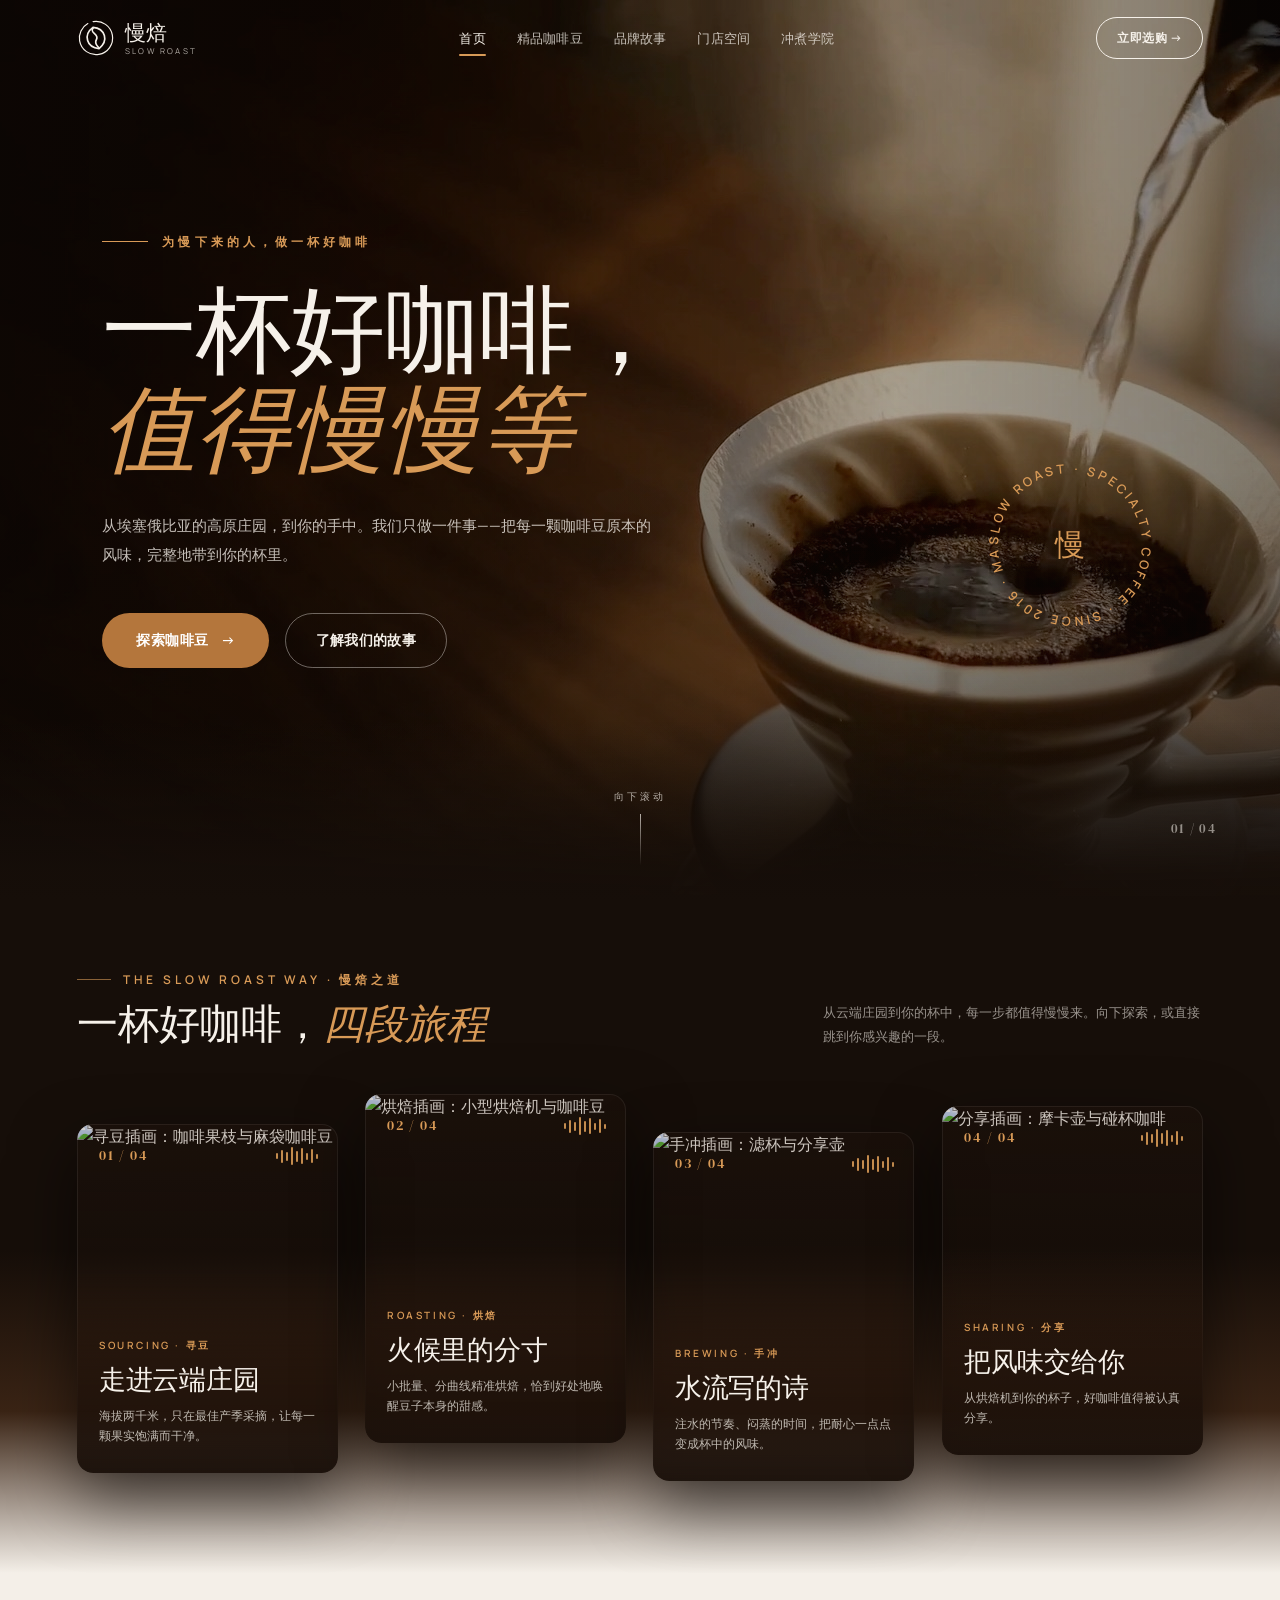
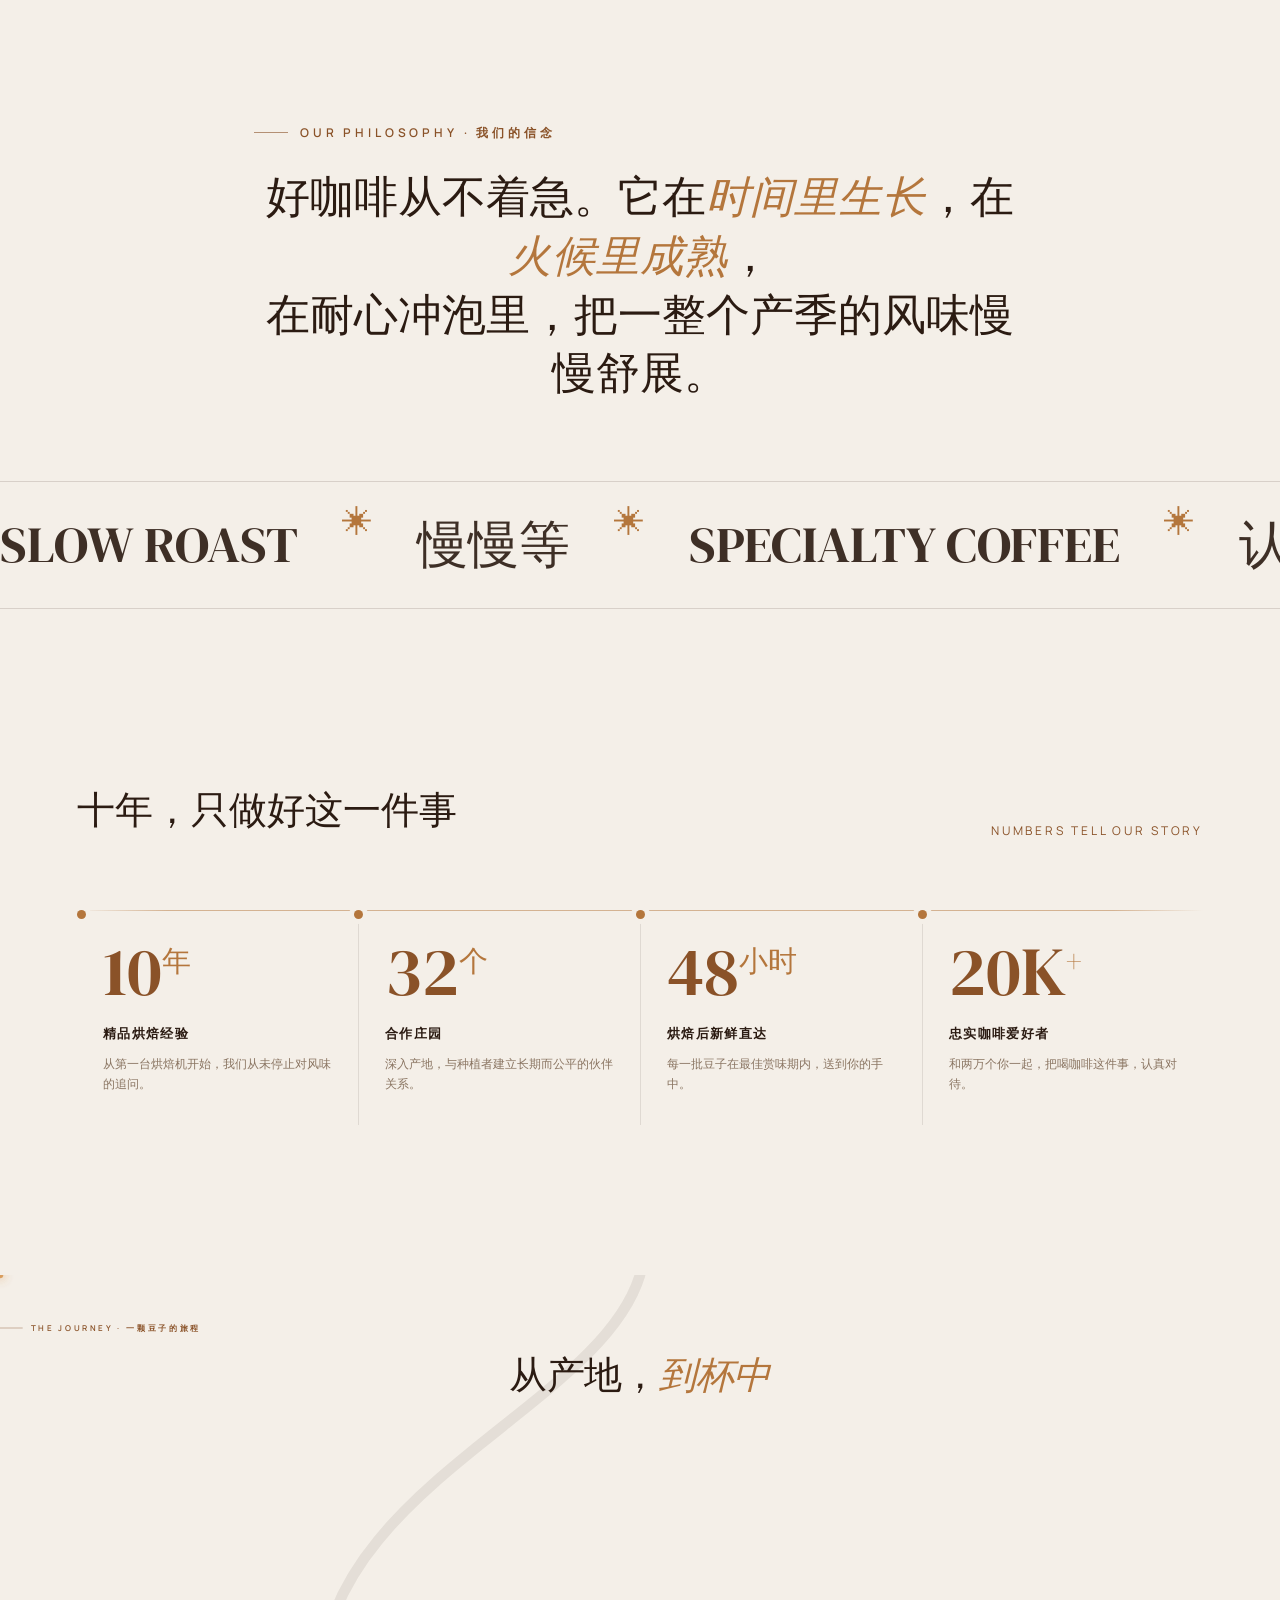
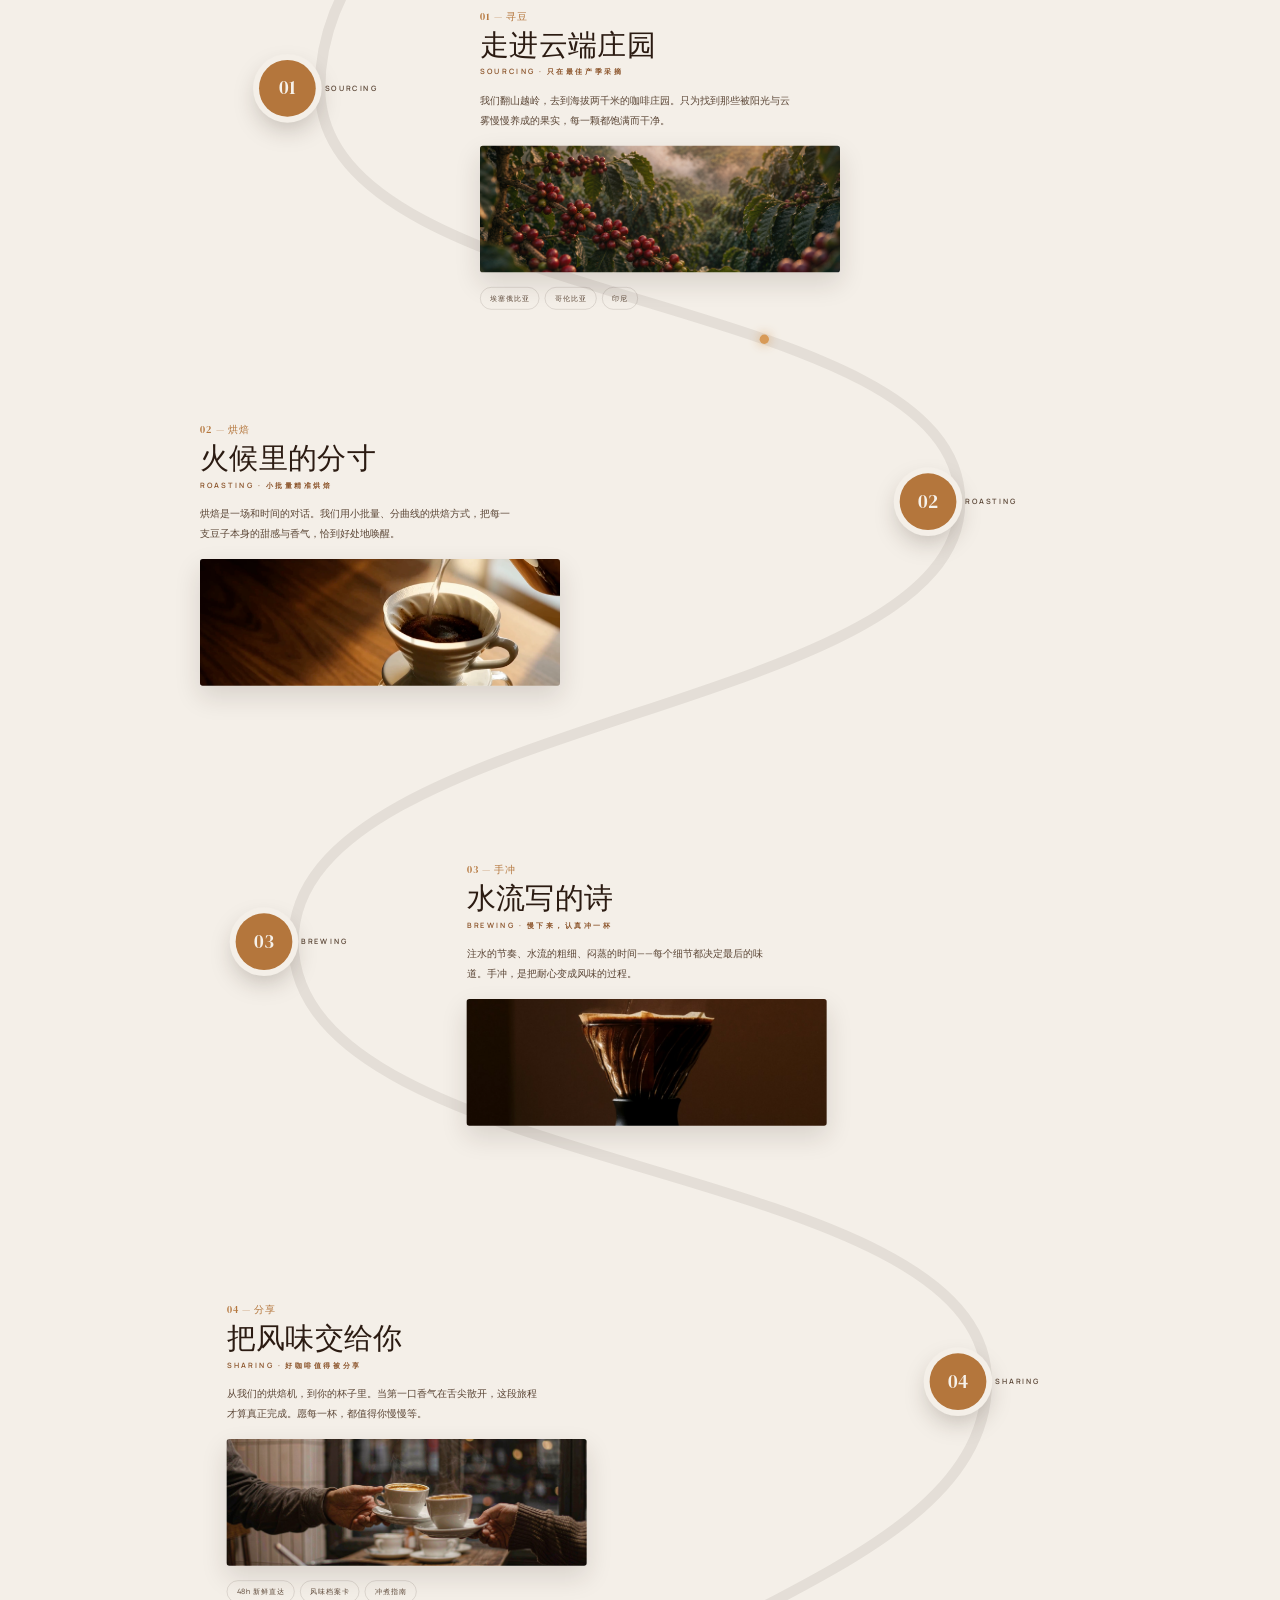
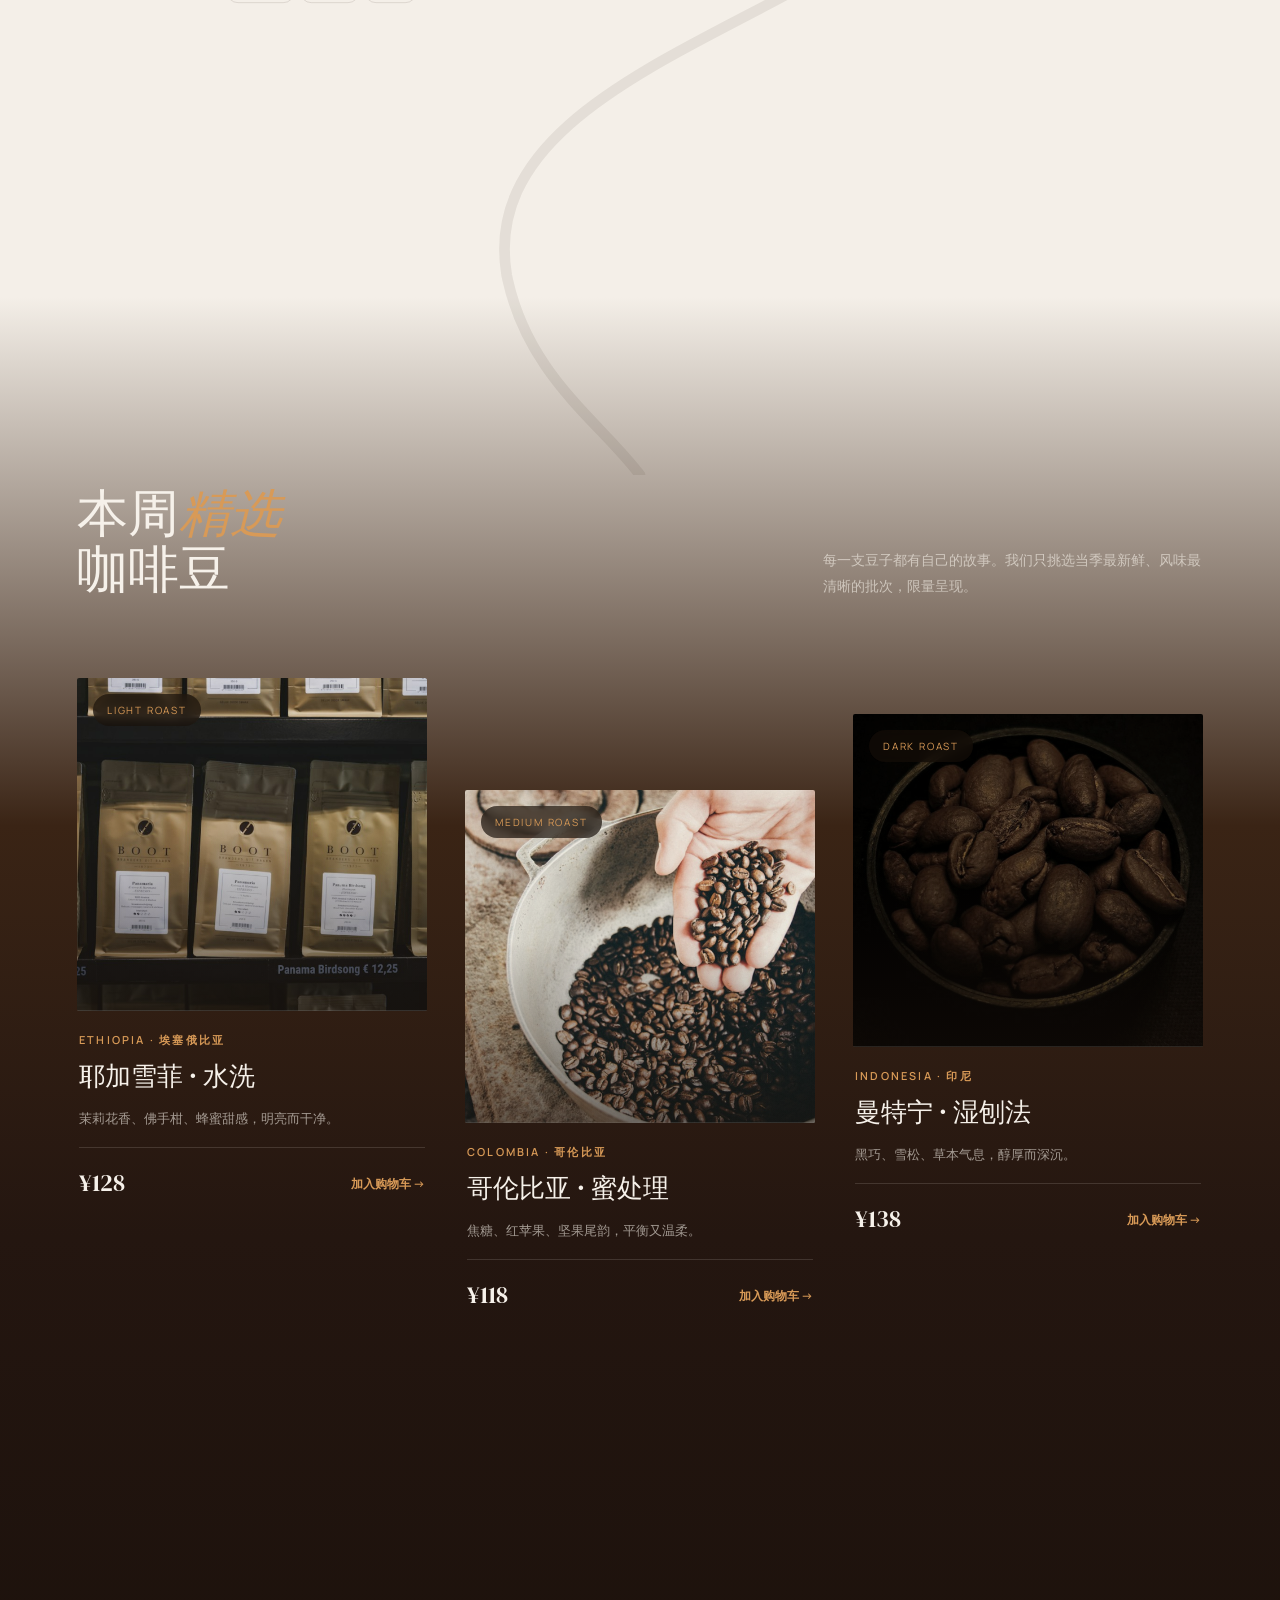
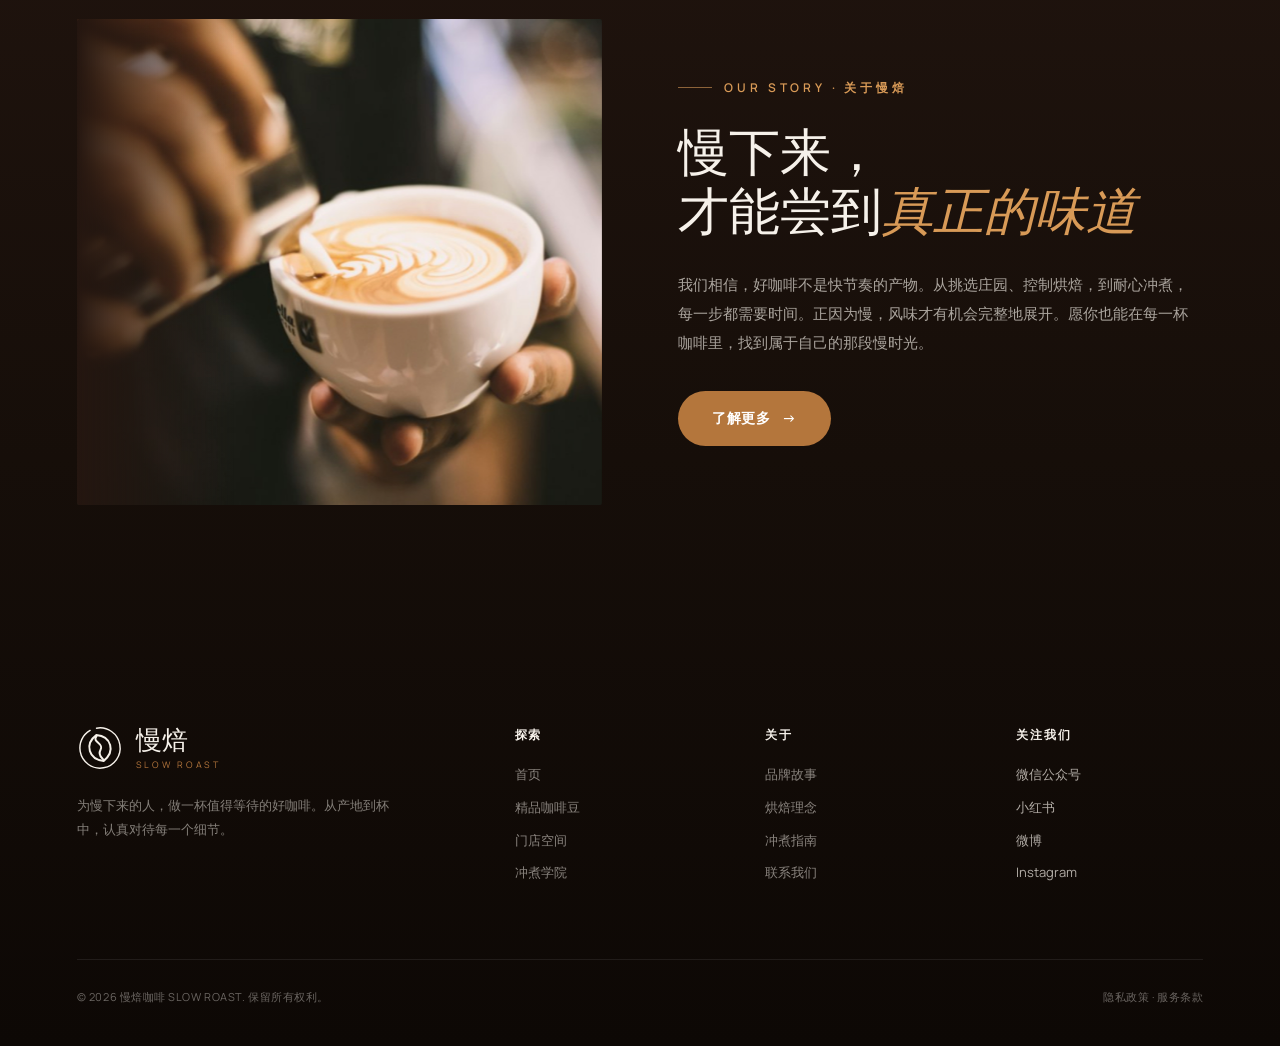
==== commit 4670fdc1: "更新 showcase 四卡为手绘插画并加入波浪摆动动效" ====
--- a/index.html
+++ b/index.html
@@ -73,15 +73,18 @@
 .showcase-head h2 em{font-style:italic;color:var(--amber)}
 .showcase-head p{max-width:380px;font-size:13px;line-height:1.85;color:rgba(246,241,234,.58)}
 .showcase-track{max-width:1560px;margin:0 auto;display:flex;gap:clamp(16px,2.1vw,32px);align-items:flex-start;perspective:1400px}
-.showcase-card{position:relative;flex:1 1 0;min-width:0;aspect-ratio:3/4;border-radius:16px;overflow:hidden;transform-style:preserve-3d;transform:translateY(var(--ty,0px));box-shadow:0 26px 64px rgba(0,0,0,.55),inset 0 0 0 1px rgba(255,255,255,.08);opacity:0;animation:cardIn .95s cubic-bezier(.16,.84,.3,1) forwards;transition:transform .5s cubic-bezier(.2,.7,.2,1),box-shadow .5s}
-.showcase-card:nth-child(1){--ty:30px;animation-delay:.12s}
-.showcase-card:nth-child(2){--ty:0px;animation-delay:.26s}
-.showcase-card:nth-child(3){--ty:38px;animation-delay:.4s}
-.showcase-card:nth-child(4){--ty:12px;animation-delay:.54s}
-.showcase-card:hover{transform:translateY(calc(var(--ty,0px) - 16px)) scale(1.035) rotateX(2deg);box-shadow:0 38px 88px rgba(0,0,0,.68),inset 0 0 0 1px rgba(216,154,87,.4);z-index:5}
+.showcase-card{position:relative;flex:1 1 0;min-width:0;aspect-ratio:3/4;border-radius:16px;overflow:hidden;transform-style:preserve-3d;transform:translateY(var(--ty,0px));box-shadow:0 26px 64px rgba(0,0,0,.55),inset 0 0 0 1px rgba(255,255,255,.08);opacity:0;animation:cardIn .95s cubic-bezier(.16,.84,.3,1) forwards,waveFloat 5.4s ease-in-out infinite;transition:box-shadow .5s}
+.showcase-card:nth-child(1){--ty:30px;animation-delay:.12s,calc(.12s + .95s + 0s)}
+.showcase-card:nth-child(2){--ty:0px;animation-delay:.26s,calc(.26s + .95s + .65s)}
+.showcase-card:nth-child(3){--ty:38px;animation-delay:.4s,calc(.4s + .95s + 1.3s)}
+.showcase-card:nth-child(4){--ty:12px;animation-delay:.54s,calc(.54s + .95s + 1.95s)}
+.showcase-card:hover{animation-play-state:running,paused;transform:translateY(calc(var(--ty,0px) - 16px)) scale(1.035) rotateX(2deg);box-shadow:0 38px 88px rgba(0,0,0,.68),inset 0 0 0 1px rgba(216,154,87,.4);z-index:5}
 .showcase-card img{position:absolute;inset:0;width:100%;height:100%;object-fit:cover;filter:saturate(.72) brightness(.7);transition:transform .75s,filter .5s}
 .showcase-card:hover img{transform:scale(1.09);filter:saturate(.95) brightness(.86)}
 .showcase-card::after{content:"";position:absolute;inset:0;background:linear-gradient(to bottom,rgba(12,7,4,.18) 0%,rgba(12,7,4,.05) 38%,rgba(12,7,4,.92) 100%)}
+.showcase-card.is-illustrated img{filter:saturate(1.02) brightness(.94);object-position:center top}
+.showcase-card.is-illustrated:hover img{filter:saturate(1.1) brightness(1)}
+.showcase-card.is-illustrated::after{background:linear-gradient(to bottom,rgba(46,26,16,.16) 0%,rgba(46,26,16,.02) 40%,rgba(32,18,10,.72) 70%,rgba(24,14,8,.95) 100%)}
 .sc-no{position:absolute;top:20px;left:22px;z-index:2;font-family:var(--serif);font-size:14px;letter-spacing:.12em;color:var(--amber)}
 .sc-wave{position:absolute;top:22px;right:20px;z-index:2;display:flex;gap:3px;align-items:center;height:20px;opacity:.9}
 .sc-wave i{display:block;width:2px;background:var(--amber);border-radius:2px}
@@ -91,6 +94,7 @@
 .sc-body h3{font-family:var(--serif);font-size:clamp(23px,2.1vw,34px);font-weight:400;line-height:1.12;letter-spacing:-.01em;margin-bottom:11px}
 .sc-body p{font-size:12px;line-height:1.7;color:rgba(246,241,234,.74)}
 @keyframes cardIn{from{opacity:0;transform:translate(70px,calc(var(--ty,0px) + 28px)) rotate(4deg)}to{opacity:1;transform:translate(0,var(--ty,0px)) rotate(0)}}
+@keyframes waveFloat{0%,100%{transform:translateY(var(--ty,0px))}50%{transform:translateY(calc(var(--ty,0px) - 24px))}}
 @media(max-width:900px){
   .showcase{padding:44px 24px 64px}
   .showcase-head{flex-direction:column;align-items:flex-start;gap:14px;margin-bottom:24px}
@@ -98,7 +102,8 @@
   .showcase-head p{max-width:100%;font-size:12px}
   .showcase-track{overflow-x:auto;scroll-snap-type:x mandatory;gap:12px;padding:6px 4px 18px;-webkit-overflow-scrolling:touch;scrollbar-width:none}
   .showcase-track::-webkit-scrollbar{display:none}
-  .showcase-card{flex:0 0 66vw;max-width:290px;scroll-snap-align:center}
+  .showcase-card{flex:0 0 66vw;max-width:290px;scroll-snap-align:center;animation:cardIn .95s cubic-bezier(.16,.84,.3,1) forwards}
+  .showcase-card:hover{animation-play-state:running}
 }
 
 /* ===== 所有版块都浮在同一张画布上，透明背景，让连续渐变与脊线透出来 ===== */
@@ -325,26 +330,26 @@
     <p>从云端庄园到你的杯中，每一步都值得慢慢来。向下探索，或直接跳到你感兴趣的一段。</p>
   </div>
   <div class="showcase-track">
-    <a class="showcase-card" href="#story-chapters">
-      <img src="assets/farm-sourcing.png" alt="高海拔咖啡庄园">
+    <a class="showcase-card is-illustrated" href="#story-chapters">
+      <img src="assets/illustration-sourcing.png" alt="寻豆插画：咖啡果枝与麻袋咖啡豆">
       <span class="sc-no">01 / 04</span>
       <span class="sc-wave"><i></i><i></i><i></i><i></i><i></i><i></i><i></i><i></i><i></i></span>
       <div class="sc-body"><div class="en">Sourcing · 寻豆</div><h3>走进云端庄园</h3><p>海拔两千米，只在最佳产季采摘，让每一颗果实饱满而干净。</p></div>
     </a>
-    <a class="showcase-card" href="#story-chapters">
-      <img src="assets/bean-mandheling.jpg" alt="小批量烘焙">
+    <a class="showcase-card is-illustrated" href="#story-chapters">
+      <img src="assets/illustration-roasting.png" alt="烘焙插画：小型烘焙机与咖啡豆">
       <span class="sc-no">02 / 04</span>
       <span class="sc-wave"><i></i><i></i><i></i><i></i><i></i><i></i><i></i><i></i><i></i></span>
       <div class="sc-body"><div class="en">Roasting · 烘焙</div><h3>火候里的分寸</h3><p>小批量、分曲线精准烘焙，恰到好处地唤醒豆子本身的甜感。</p></div>
     </a>
-    <a class="showcase-card" href="academy.html">
-      <img src="assets/craft-pour.jpg" alt="手冲咖啡">
+    <a class="showcase-card is-illustrated" href="academy.html">
+      <img src="assets/illustration-brewing.png" alt="手冲插画：滤杯与分享壶">
       <span class="sc-no">03 / 04</span>
       <span class="sc-wave"><i></i><i></i><i></i><i></i><i></i><i></i><i></i><i></i><i></i></span>
       <div class="sc-body"><div class="en">Brewing · 手冲</div><h3>水流写的诗</h3><p>注水的节奏、闷蒸的时间，把耐心一点点变成杯中的风味。</p></div>
     </a>
-    <a class="showcase-card" href="stores.html">
-      <img src="assets/sharing-cups.png" alt="分享咖啡">
+    <a class="showcase-card is-illustrated" href="stores.html">
+      <img src="assets/illustration-sharing.png" alt="分享插画：摩卡壶与碰杯咖啡">
       <span class="sc-no">04 / 04</span>
       <span class="sc-wave"><i></i><i></i><i></i><i></i><i></i><i></i><i></i><i></i><i></i></span>
       <div class="sc-body"><div class="en">Sharing · 分享</div><h3>把风味交给你</h3><p>从烘焙机到你的杯子，好咖啡值得被认真分享。</p></div>
